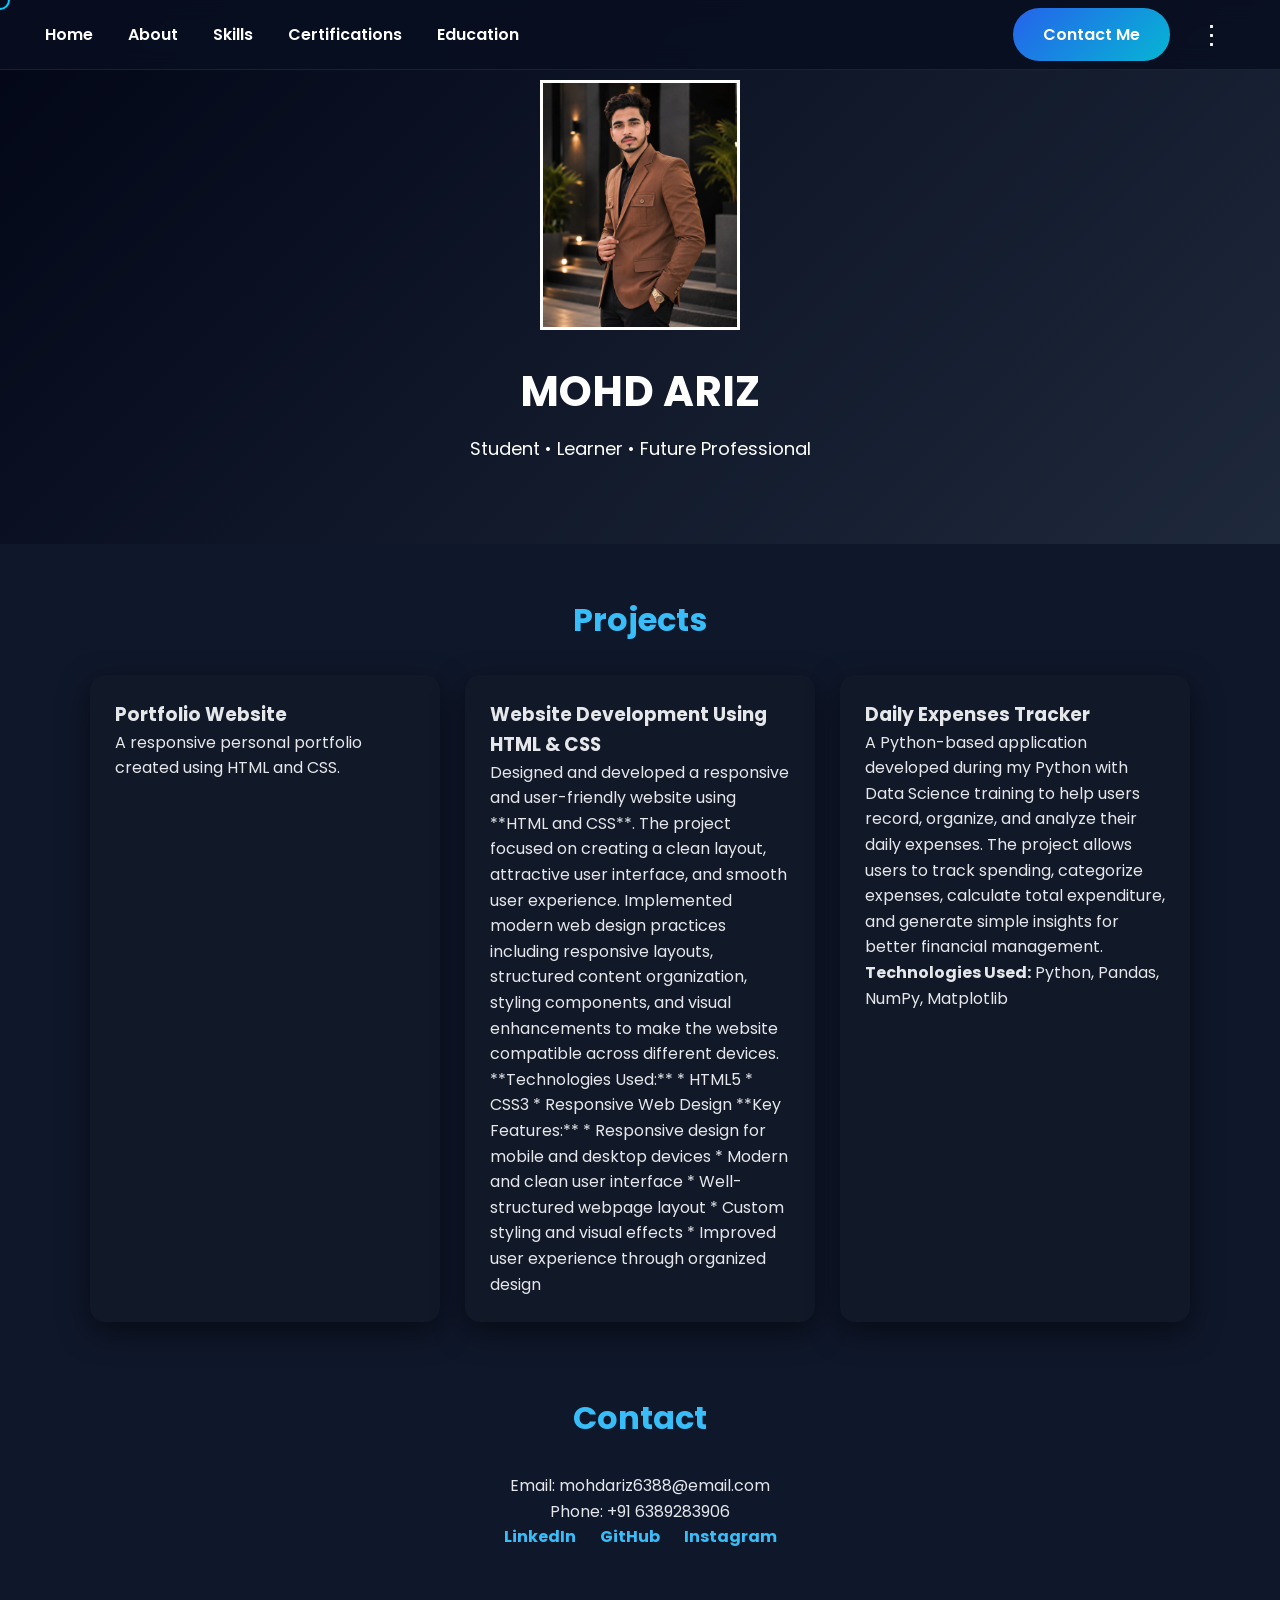
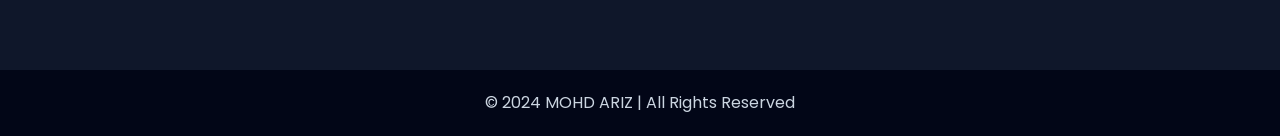
==== index.html @ f042f908 "Update navigation links and content in index.html Replaced 'frontend.html' with 'index.html' in navi" ====
<!DOCTYPE html>
<html lang="en">
<head>
<meta charset="UTF-8">
<meta name="viewport" content="width=device-width, initial-scale=1.0">
<title>Mohd Ariz</title>

<link href="https://fonts.googleapis.com/css2?family=Poppins:wght@300;400;600;700&display=swap" rel="stylesheet">

    <link rel="stylesheet" href="style.css">

</head>
<div class="custom-cursor"></div>

<script>
    const cursor = document.querySelector(".custom-cursor");

    document.addEventListener("mousemove", function(e) {
        cursor.style.left = e.clientX + "px";
        cursor.style.top = e.clientY + "px";
    });

    const hoverElements = document.querySelectorAll(
        "a, button, img, .card, .skill"
    );

    hoverElements.forEach(element => {

        element.addEventListener("mouseenter", () => {
            cursor.classList.add("hover");
        });

        element.addEventListener("mouseleave", () => {
            cursor.classList.remove("hover");
        });

    });
</script>
<body >

<header>
    <nav class="navbar">

    <!-- LEFT SIDE -->

    <div class="nav-left">

        <a href="index.html">Home</a>

        <a href="about .html">About</a>

        <a href="skill.html">Skills</a>

        <a href="certification.html">Certifications</a>

        <a href="education.html">Education</a>

    </div>


    <!-- RIGHT SIDE -->

    <div class="nav-right">

        <a href="contact.html" class="contact-btn">
            Contact Me
        </a>

        <div class="menu-container">

            <button class="menu-btn">
                ⋮
            </button>

            <div class="dropdown">

                <a href="about .html">About</a>

                <a href="skill.html">Skills</a>

                <a href="certification.html">Certifications</a>

                <a href="education.html">Education</a>

                <a href="contact.html">Contact</a>

            </div>

        </div>

    </div>

</nav>


    
<div class="img">
<img src="image.png" alt="Profile">
</div>

<h1>MOHD ARIZ</h1>

<p>Student • Learner • Future Professional</p>




</header>

<div class="container">





<section>

<h2>Projects</h2>

<div class="projects">

<div class="card">
<h3>Portfolio Website</h3>
<p>A responsive personal portfolio created using HTML and CSS.</p>
</div>

<div class="card">
<h3> Website Development Using HTML & CSS</h3>
<p>Designed and developed a responsive and user-friendly website using **HTML and CSS**. The project focused on creating a clean layout, attractive user interface, and smooth user experience. Implemented modern web design practices including responsive layouts, structured content organization, styling components, and visual enhancements to make the website compatible across different devices.

**Technologies Used:**

* HTML5
* CSS3
* Responsive Web Design

**Key Features:**

* Responsive design for mobile and desktop devices
* Modern and clean user interface
* Well-structured webpage layout
* Custom styling and visual effects
* Improved user experience through organized design
</p>
</div>

<div class="card">
<h3>Daily Expenses Tracker</h3>

<p>
A Python-based application developed during my Python with Data Science training
to help users record, organize, and analyze their daily expenses. The project
allows users to track spending, categorize expenses, calculate total expenditure,
and generate simple insights for better financial management.
</p>

<p><strong>Technologies Used:</strong> Python, Pandas, NumPy, Matplotlib</p>

</div>

</div>

</section>


<section id="contact" class="contact">

<h2>Contact</h2>

<p>Email: mohdariz6388@email.com</p>

<p>Phone: +91 6389283906</p>

<div class="social">

<a href="https://www.linkedin.com/in/mohd-ariz-629148374">LinkedIn</a>

<a href="https://github.com/shaikh-arz">GitHub</a>

<a href="https://www.instagram.com/shaikh.arz_/">Instagram</a>

</div>

</section>

</div>

<footer>

<p>© 2024 MOHD ARIZ | All Rights Reserved</p>

</footer>

</body>
</html>
---- style.css ----
*{
    margin:0;
    padding:0;
    box-sizing:border-box;
    font-family:Poppins,sans-serif;
}
 .navbar {
            position: fixed;
            top: 0;
            left: 0;
            width: 100%;
            height: 70px;

            display: flex;
            align-items: center;
            justify-content: space-between;

            padding: 0 45px;

            background: rgba(8, 15, 33, 0.90);
            backdrop-filter: blur(12px);

            border-bottom: 1px solid rgba(255,255,255,0.08);

            z-index: 1000;
        }

        .nav-left {
            display: flex;
            align-items: center;
            gap: 35px;
        }

        .nav-left a {
            color: white;
            text-decoration: none;
            font-size: 16px;
            font-weight: 600;

            transition: 0.3s;
        }

        .nav-left a:hover {
            color: #16b9e8;
        }

        .nav-right {
            display: flex;
            align-items: center;
            gap: 18px;
        }

        /* Contact button */

        .contact-btn {
            text-decoration: none;
            color: white;

            padding: 11px 22px;

            border-radius: 25px;

            background: linear-gradient(
                90deg,
                #2878f0,
                #0db5d5
            );

            font-weight: bold;

            transition: 0.3s;
        }

        .contact-btn:hover {
            transform: translateY(-2px);
            box-shadow: 0 5px 20px rgba(13,181,213,0.35);
        }

        /* Three dot */

        .menu-container {
            position: relative;
        }

        .menu-btn {
            background: none;
            border: none;

            color: white;

            font-size: 27px;

            cursor: pointer;

            padding: 4px 10px;
        }

        .dropdown {
            display: none;

            position: absolute;

            right: 0;
            top: 45px;

            width: 170px;

            background: #151e32;

            border: 1px solid rgba(255,255,255,0.1);

            border-radius: 12px;

            overflow: hidden;

            box-shadow: 0 10px 30px rgba(0,0,0,0.4);
        }

        .dropdown a {
            display: block;

            color: white;

            text-decoration: none;

            padding: 13px 17px;

            transition: 0.3s;
        }

        .dropdown a:hover {
            background: #202c45;
            color: #13b9e4;
        }

        .menu-container:hover .dropdown {
            display: block;
        }


body{
    background:#f5f7fb;
    color:#333;
    line-height:1.6;
}

header{
    background:linear-gradient(135deg,#4f46e5,#06b6d4);
    color:white;
    text-align:center;
    padding:80px 20px;
}

img{
    width:200px;
    height:250px;
    border-radius: 4,4,4,4;
    border:3px solid white;
    text-align:left;
    object-fit:top;
    margin-bottom:20px;
}
header img:hover {
    transform: scale(1.05);
    border-color: #00cfff;
    box-shadow: 0 0 25px #00cfff;
}
header h1{
    font-size:42px;
}

header p{
    font-size:18px;
    margin-top:10px;
}

.btn{
    display:inline-block;
    margin-top:25px;
    background:white;
    color:#4f46e5;
    padding:12px 25px;
    text-decoration:none;
    border-radius:30px;
    font-weight:600;
}

.container{
    width:90%;
    max-width:1100px;
    margin:auto;
    padding:50px 0;
}

section{
    margin-bottom:70px;
}

h2{
    text-align:center;
    color:#4f46e5;
    margin-bottom:30px;
    font-size:32px;
}



.skills{
    display:grid;
    grid-template-columns:repeat(auto-fit,minmax(180px,1fr));
    gap:20px;
}

.skill{
    background:white;
    padding:20px;
    border-radius:15px;
    text-align:center;
    box-shadow:0 10px 20px rgba(0,0,0,.08);
}
.skill:hover{
    transform:translateY(-8px);
}

.projects{
    display:grid;
    grid-template-columns:repeat(auto-fit,minmax(280px,1fr));
    gap:25px;
}

.card{
    background:white;
    padding:25px;
    border-radius:15px;
    box-shadow:0 10px 20px rgba(0,0,0,.08);
    transition:.3s;
}

.card:hover{
    transform:translateY(-8px);
}

.timeline{
    background:white;
    padding:25px;
    border-radius:15px;
    box-shadow:0 10px 20px rgba(0,0,0,.08);
}

.contact{
    text-align:center;
}

footer{
    background:#111827;
    color:white;
    text-align:center;
    padding:20px;
}

.social a{
    text-decoration:none;
    color:#4f46e5;
    margin:10px;
    font-weight:bold;
}

@media(max-width:700px){
header h1{
font-size:30px;
}
}
/* Contact Button */

.contact-btn{

    padding:14px 30px;
    background:linear-gradient(135deg,#4f46e5,#06b6d4);
    color:white;
    border:none;
    border-radius:30px;
    cursor:pointer;
    font-size:16px;
    font-weight:600;
    transition:.3s;
}

.contact-btn:hover{

    transform:translateY(-3px);
    box-shadow:0 10px 25px rgba(0,0,0,.2);

}

/* Popup Background */

.popup{

    position:fixed;
    left:0;
    top:0;
    width:100%;
    height:100%;
    background:rgba(0,0,0,.6);

    display:none;
    justify-content:center;
    align-items:center;

    z-index:9999;
}

/* Popup Box */

.popup-content{

    width:90%;
    max-width:450px;

    background:white;

    padding:35px;

    border-radius:20px;

    position:relative;

    animation:popup .35s ease;

    box-shadow:0 15px 40px rgba(0,0,0,.25);

}

@keyframes popup{

from{

transform:scale(.8);
opacity:0;

}

to{

transform:scale(1);
opacity:1;

}

}

.popup-content h2{

    text-align:center;
    color:#4f46e5;
    margin-bottom:10px;

}

.popup-content p{

    text-align:center;
    color:#666;
    margin-bottom:25px;

}

.popup-content input,
.popup-content textarea{

    width:100%;
    padding:14px;
    margin-bottom:18px;
    border:1px solid #ddd;
    border-radius:12px;
    outline:none;
    font-size:15px;
    transition:.3s;

}

.popup-content input:focus,
.popup-content textarea:focus{

    border-color:#4f46e5;
    box-shadow:0 0 8px rgba(79,70,229,.25);

}

.send-btn{

    width:100%;
    padding:14px;

    border:none;

    border-radius:12px;

    background:linear-gradient(135deg,#4f46e5,#06b6d4);

    color:white;

    font-size:16px;

    cursor:pointer;

    font-weight:600;

    transition:.3s;

}

.send-btn:hover{

    transform:translateY(-2px);

}

.close-btn{

    position:absolute;

    right:18px;

    top:12px;

    font-size:30px;

    cursor:pointer;

    color:#666;

}

.close-btn:hover{

    color:red;

}
body{
    background:#0f172a;
    color:#e5e7eb;
}

/* Header */
header{
    background:linear-gradient(135deg,#020617,#1e293b);
    color:white;
}

/* Sections */
section{
    background:transparent;
}

h2{
    color:#38bdf8;
}

/* Cards */
.card,
.skill,
.timeline{

    background:#111827;
    color:#e5e7eb;
    box-shadow:0 10px 30px rgba(0,0,0,.5);

}

.card:hover{
    transform:translateY(-8px);
    box-shadow:0 15px 35px rgba(56,189,248,.2);
}

/* Skill boxes */
.skill{
    border:1px solid #1e40af;
}

/* Buttons */
.btn,
.contact-btn,
.send-btn{

    background:linear-gradient(135deg,#2563eb,#06b6d4);
    color:white;

}

/* Inputs (Contact page) */
input,
textarea{

    background:#1e293b;
    color:white;
    border:1px solid #334155;

}

input::placeholder,
textarea::placeholder{

    color:#94a3b8;

}

/* Footer */
footer{

    background:#020617;
    color:#cbd5e1;

}

/* Links */
.social a,
.back{

    color:#38bdf8;

}
/* Custom Cursor */

body {
    cursor: none;
}

.custom-cursor {
    position: fixed;
    width: 20px;
    height: 20px;

    border: 2px solid #00cfff;
    border-radius: 50%;

    pointer-events: none;

    transform: translate(-50%, -50%);

    z-index: 9999;

    transition:
        width 0.2s ease,
        height 0.2s ease,
        background 0.2s ease,
        box-shadow 0.2s ease;
}

.custom-cursor.hover {
    width: 40px;
    height: 40px;

    background: rgba(0, 207, 255, 0.15);

    box-shadow: 0 0 20px #00cfff;
}
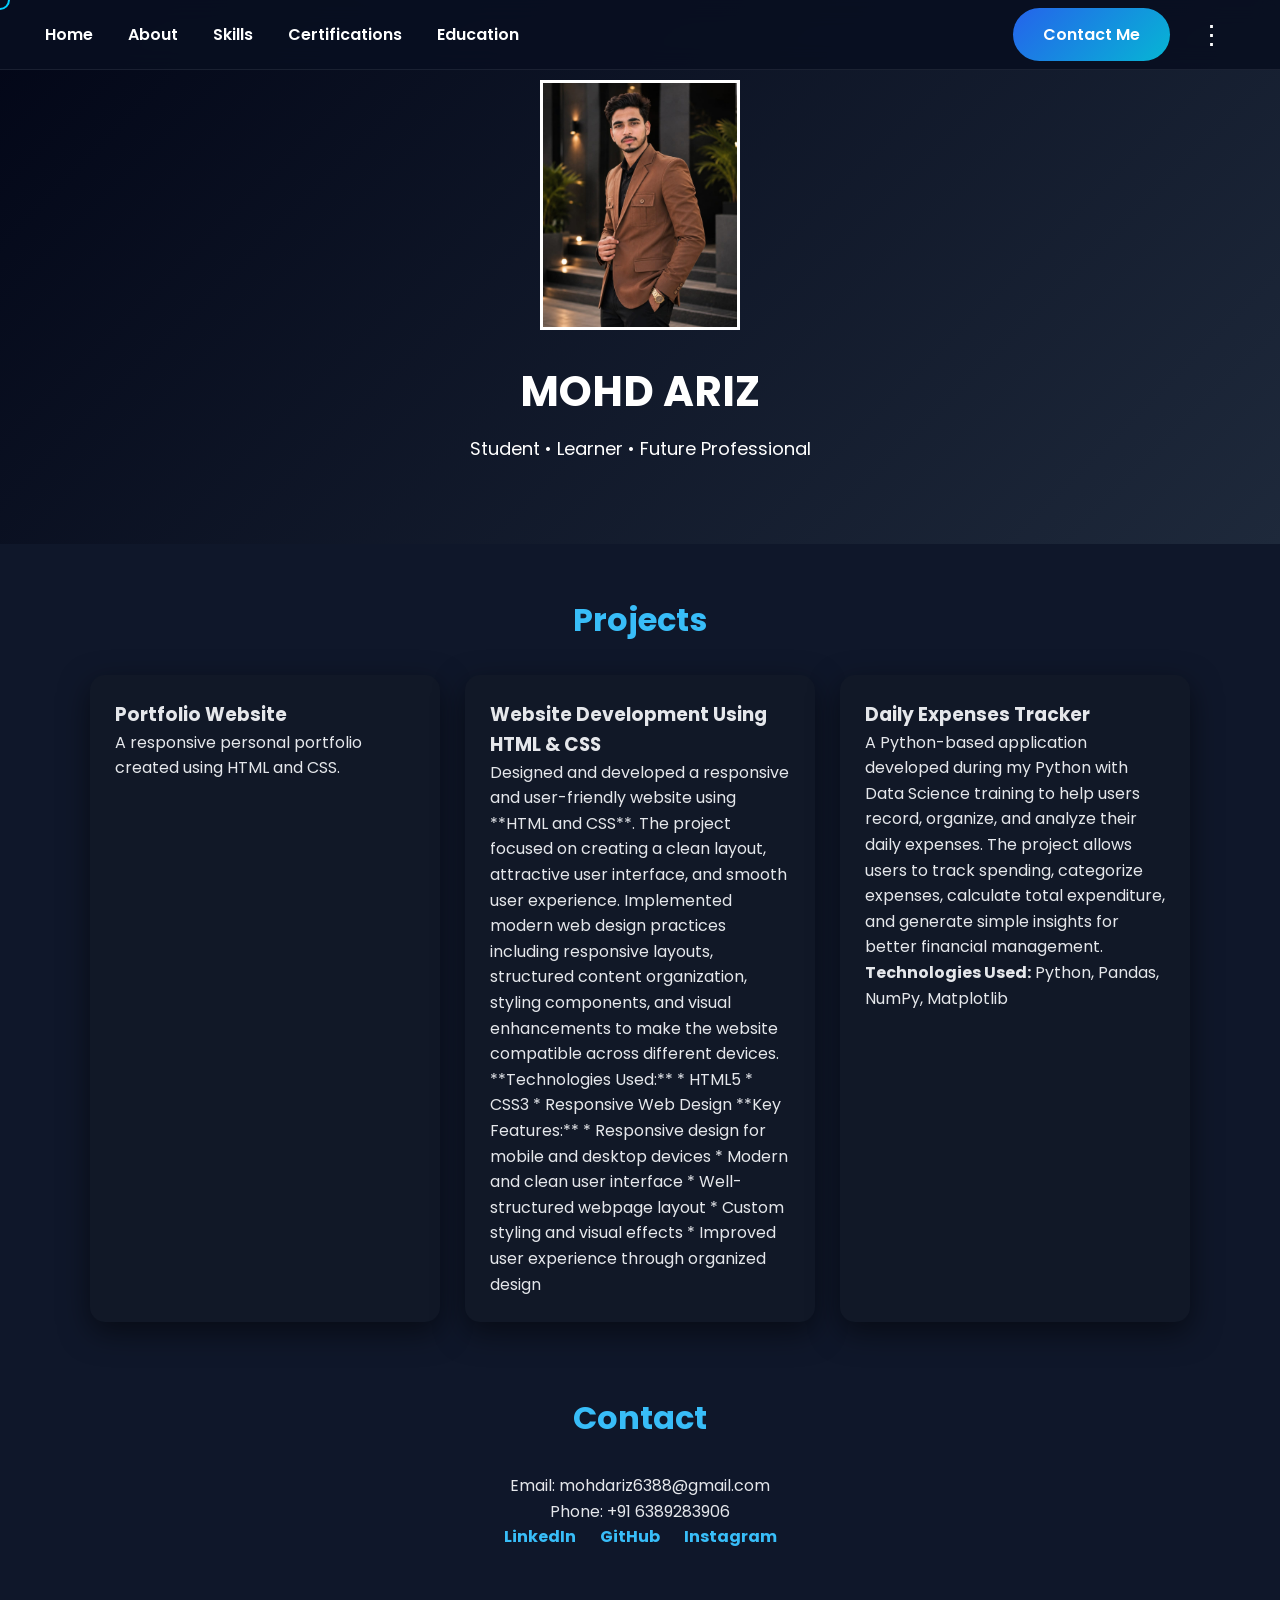
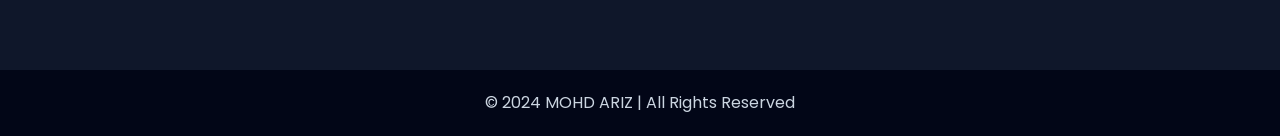
==== commit f8d2c358: "Fix HTML structure and update contact information" ====
--- a/index.html
+++ b/index.html
@@ -167,7 +167,7 @@
 
 <h2>Contact</h2>
 
-<p>Email: mohdariz6388@email.com</p>
+<p>Email: mohdariz6388@gmail.com</p>
 
 <p>Phone: +91 6389283906</p>
 
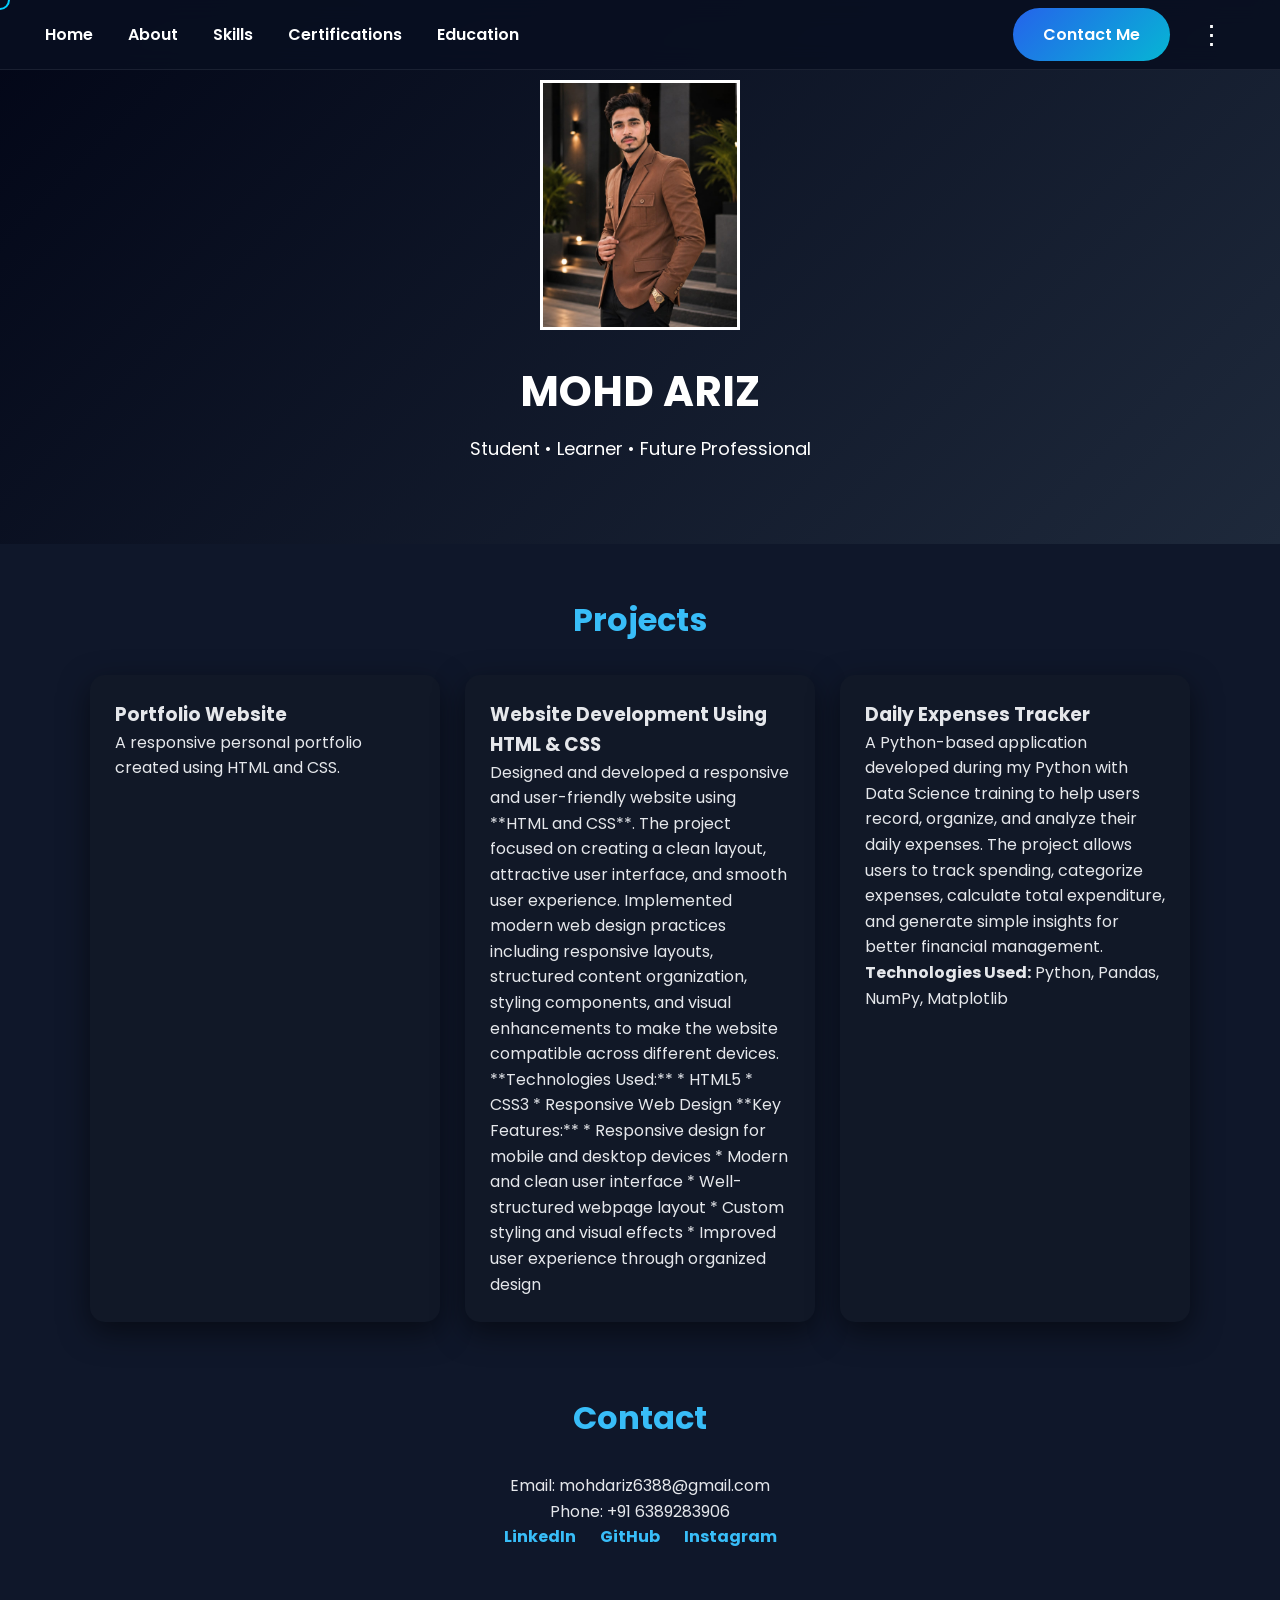
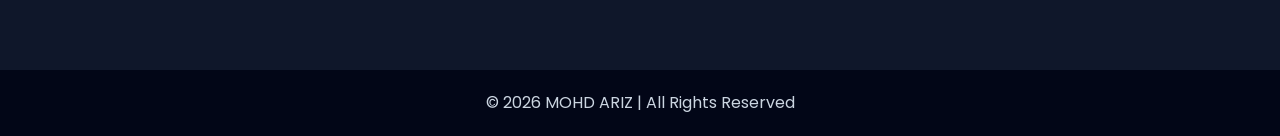
==== commit 9870419b: "Fix HTML structure and update footer year" ====
--- a/index.html
+++ b/index.html
@@ -97,11 +97,11 @@
 <div class="img">
 <img src="image.png" alt="Profile">
 </div>
-
+<div class="intro">
 <h1>MOHD ARIZ</h1>
 
 <p>Student • Learner • Future Professional</p>
-
+<div/>
 
 
 
@@ -187,7 +187,7 @@
 
 <footer>
 
-<p>© 2024 MOHD ARIZ | All Rights Reserved</p>
+<p>© 2026 MOHD ARIZ | All Rights Reserved</p>
 
 </footer>
 
--- a/style.css
+++ b/style.css
@@ -555,4 +555,34 @@
     background: rgba(0, 207, 255, 0.15);
 
     box-shadow: 0 0 20px #00cfff;
-}+}
+.img {
+    animation: zoomIn 0.3s ease-out;
+}
+
+@keyframes zoomIn {
+    0% {
+        transform: scale(0.85);
+        opacity: 0;
+    }
+
+    100% {
+        transform: scale(1);
+        opacity: 1;
+    }
+}
+.intro {
+    animation: nameZoom 0.3s ease-out;
+}
+
+@keyframes nameZoom {
+    0% {
+        opacity: 0;
+        transform: scale(0.94);
+    }
+
+    100% {
+        opacity: 1;
+        transform: scale(1);
+    }
+}
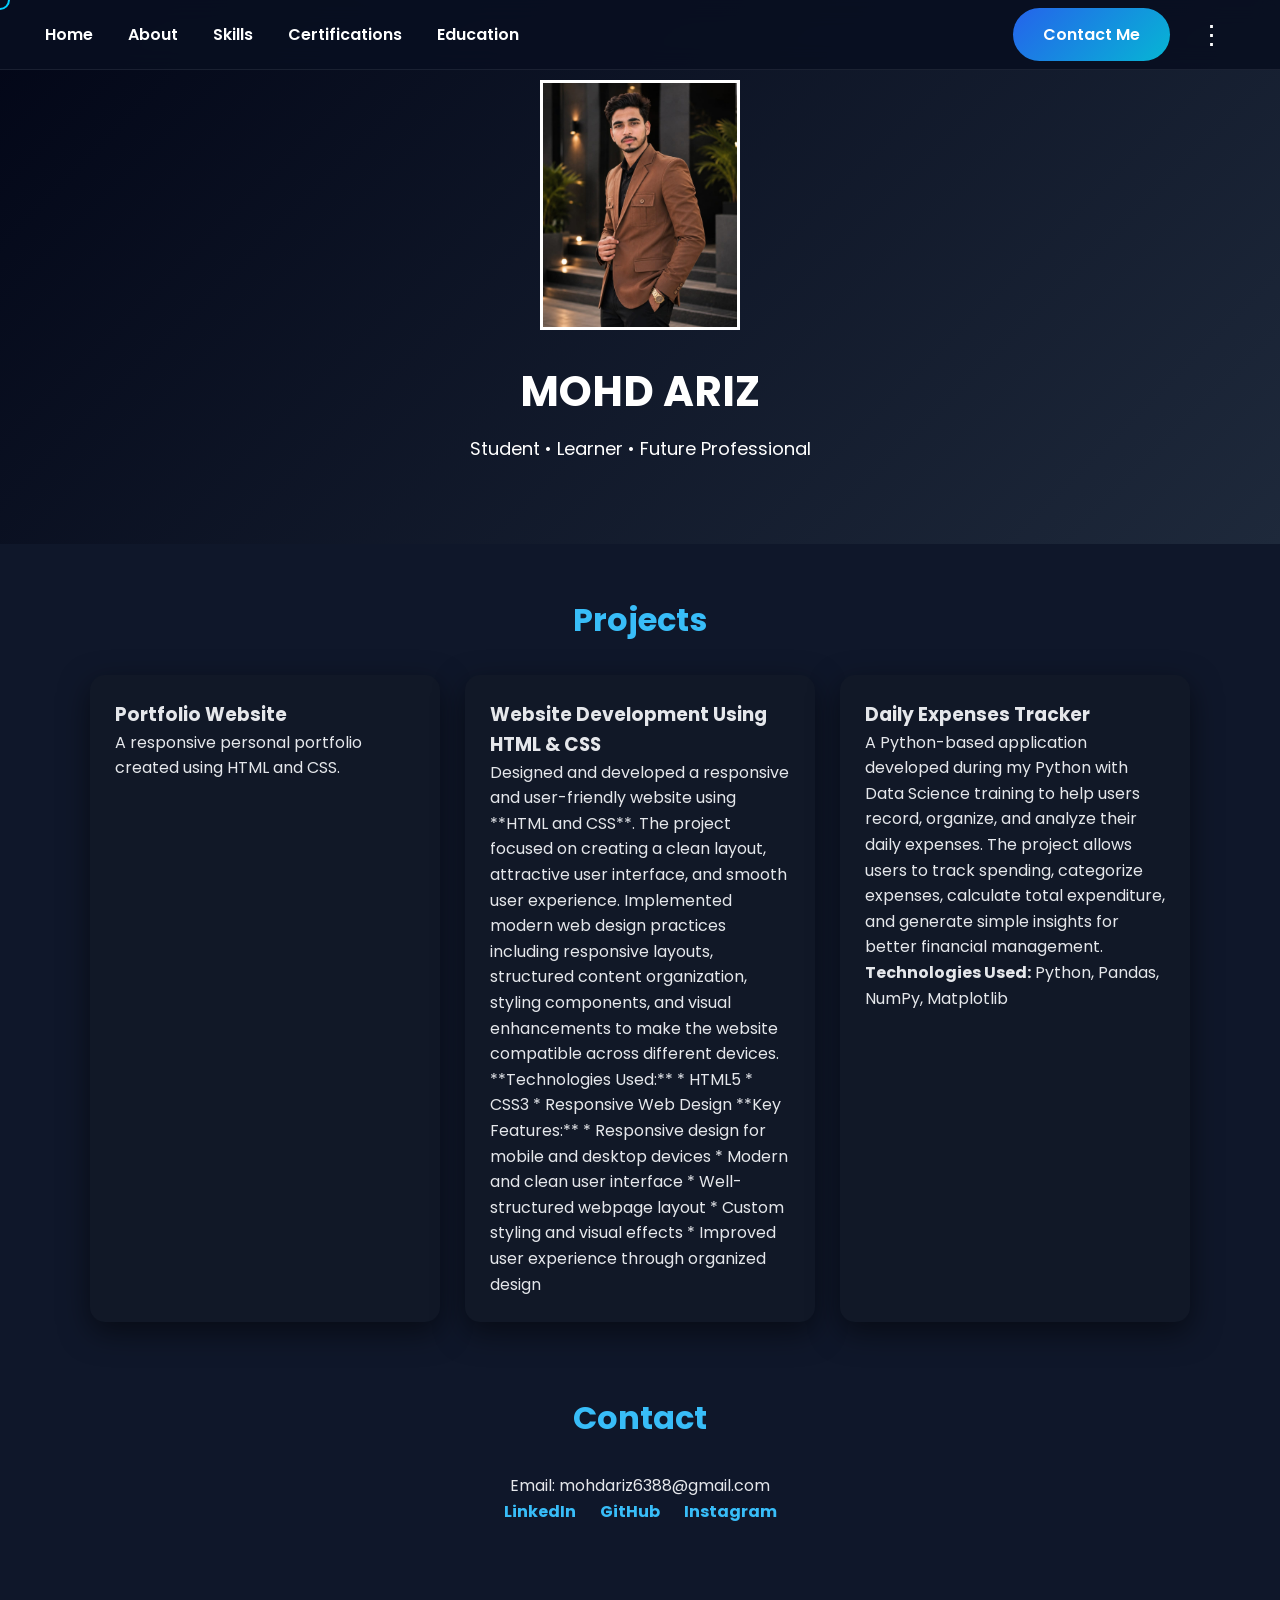
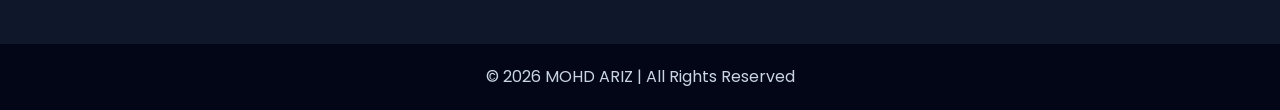
==== commit 408f018a: "Clean up index.html by removing duplicates Removed duplicate content and fixed formatting issues." ====
--- a/index.html
+++ b/index.html
@@ -169,8 +169,6 @@
 
 <p>Email: mohdariz6388@gmail.com</p>
 
-<p>Phone: +91 6389283906</p>
-
 <div class="social">
 
 <a href="https://www.linkedin.com/in/mohd-ariz-629148374">LinkedIn</a>
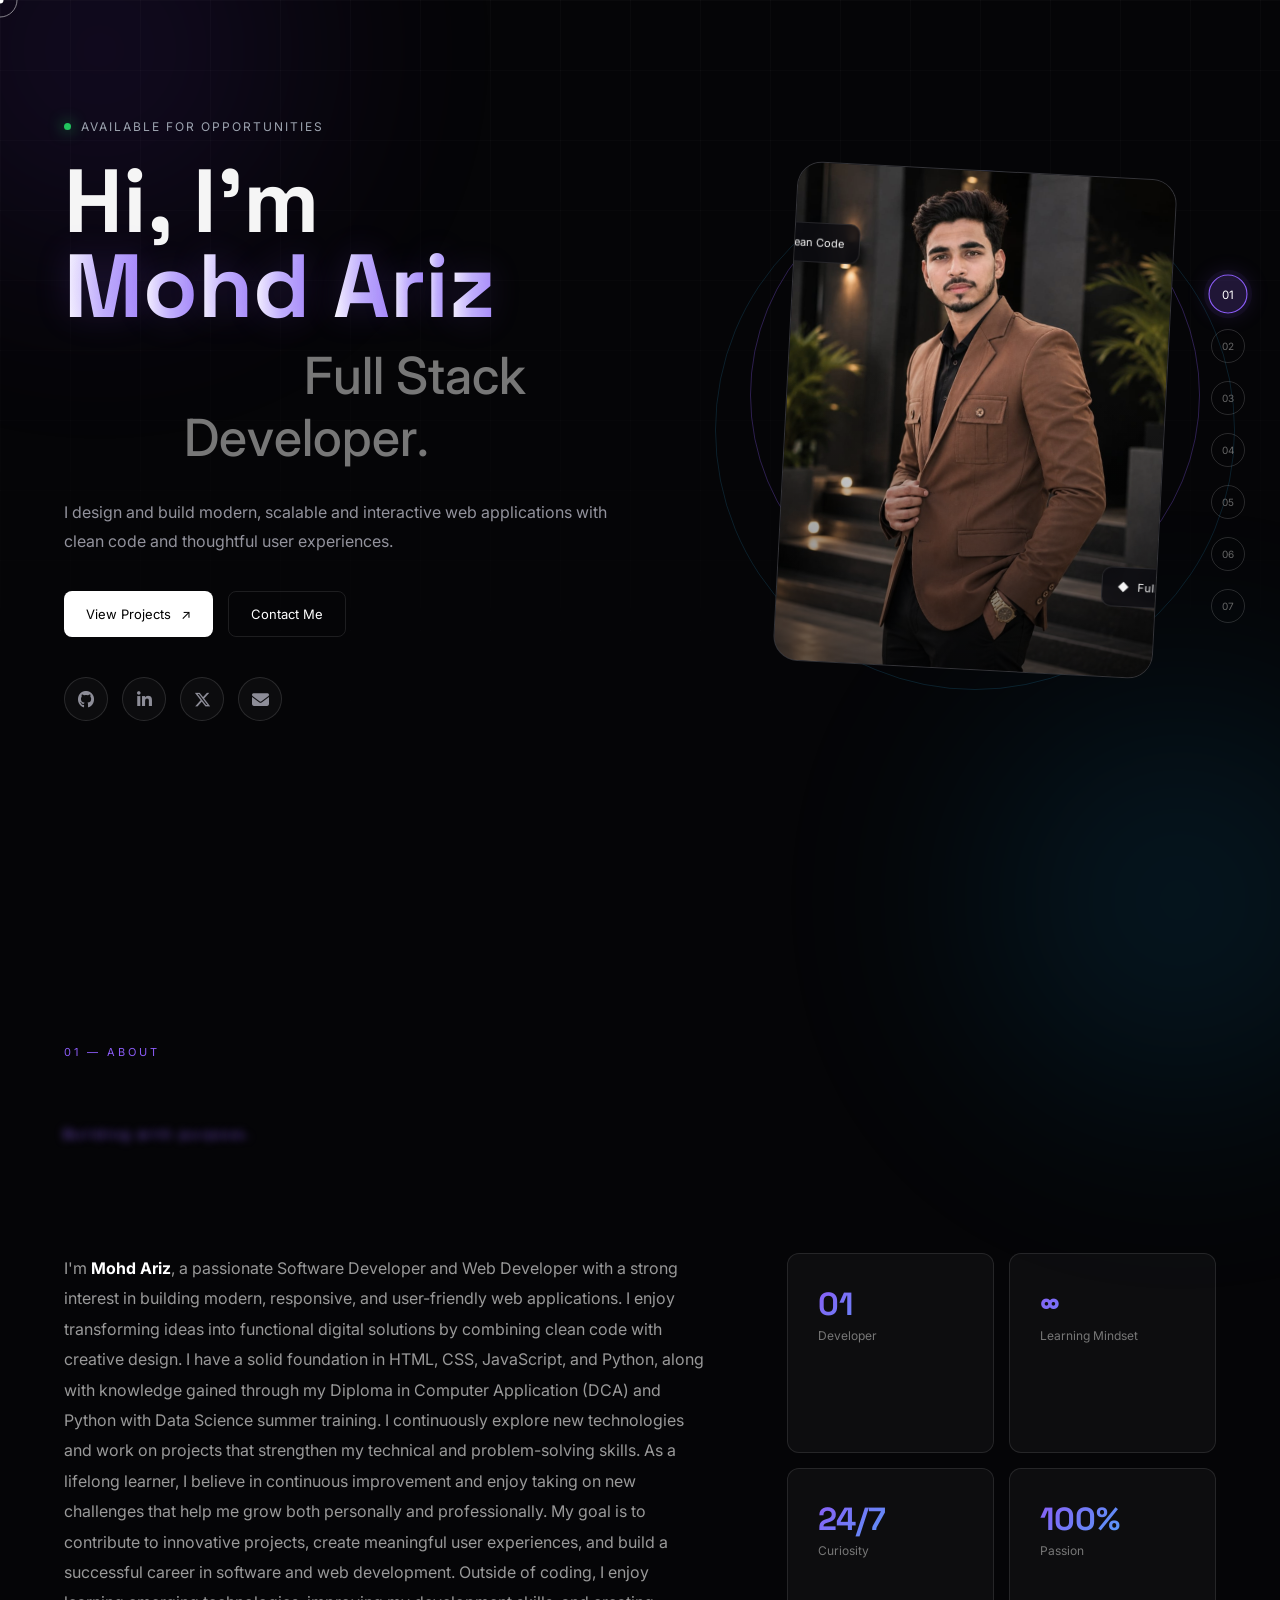
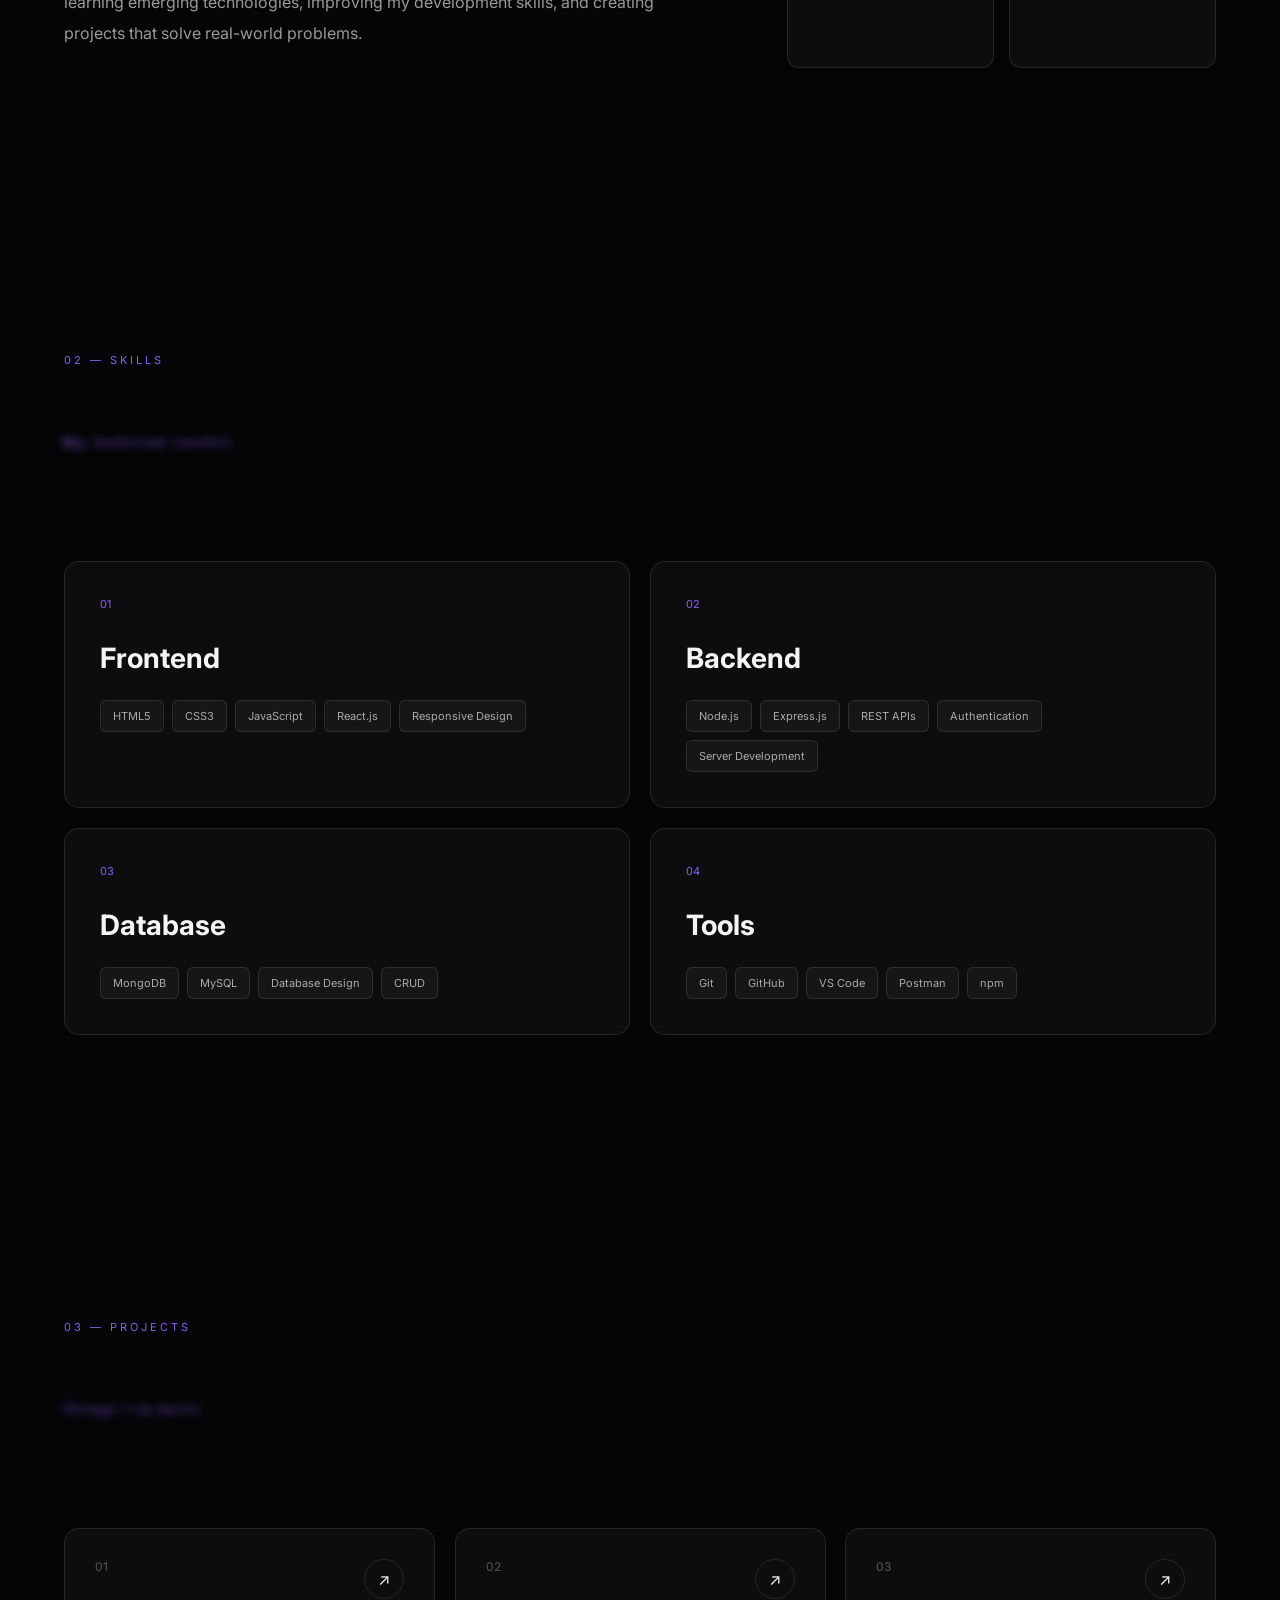
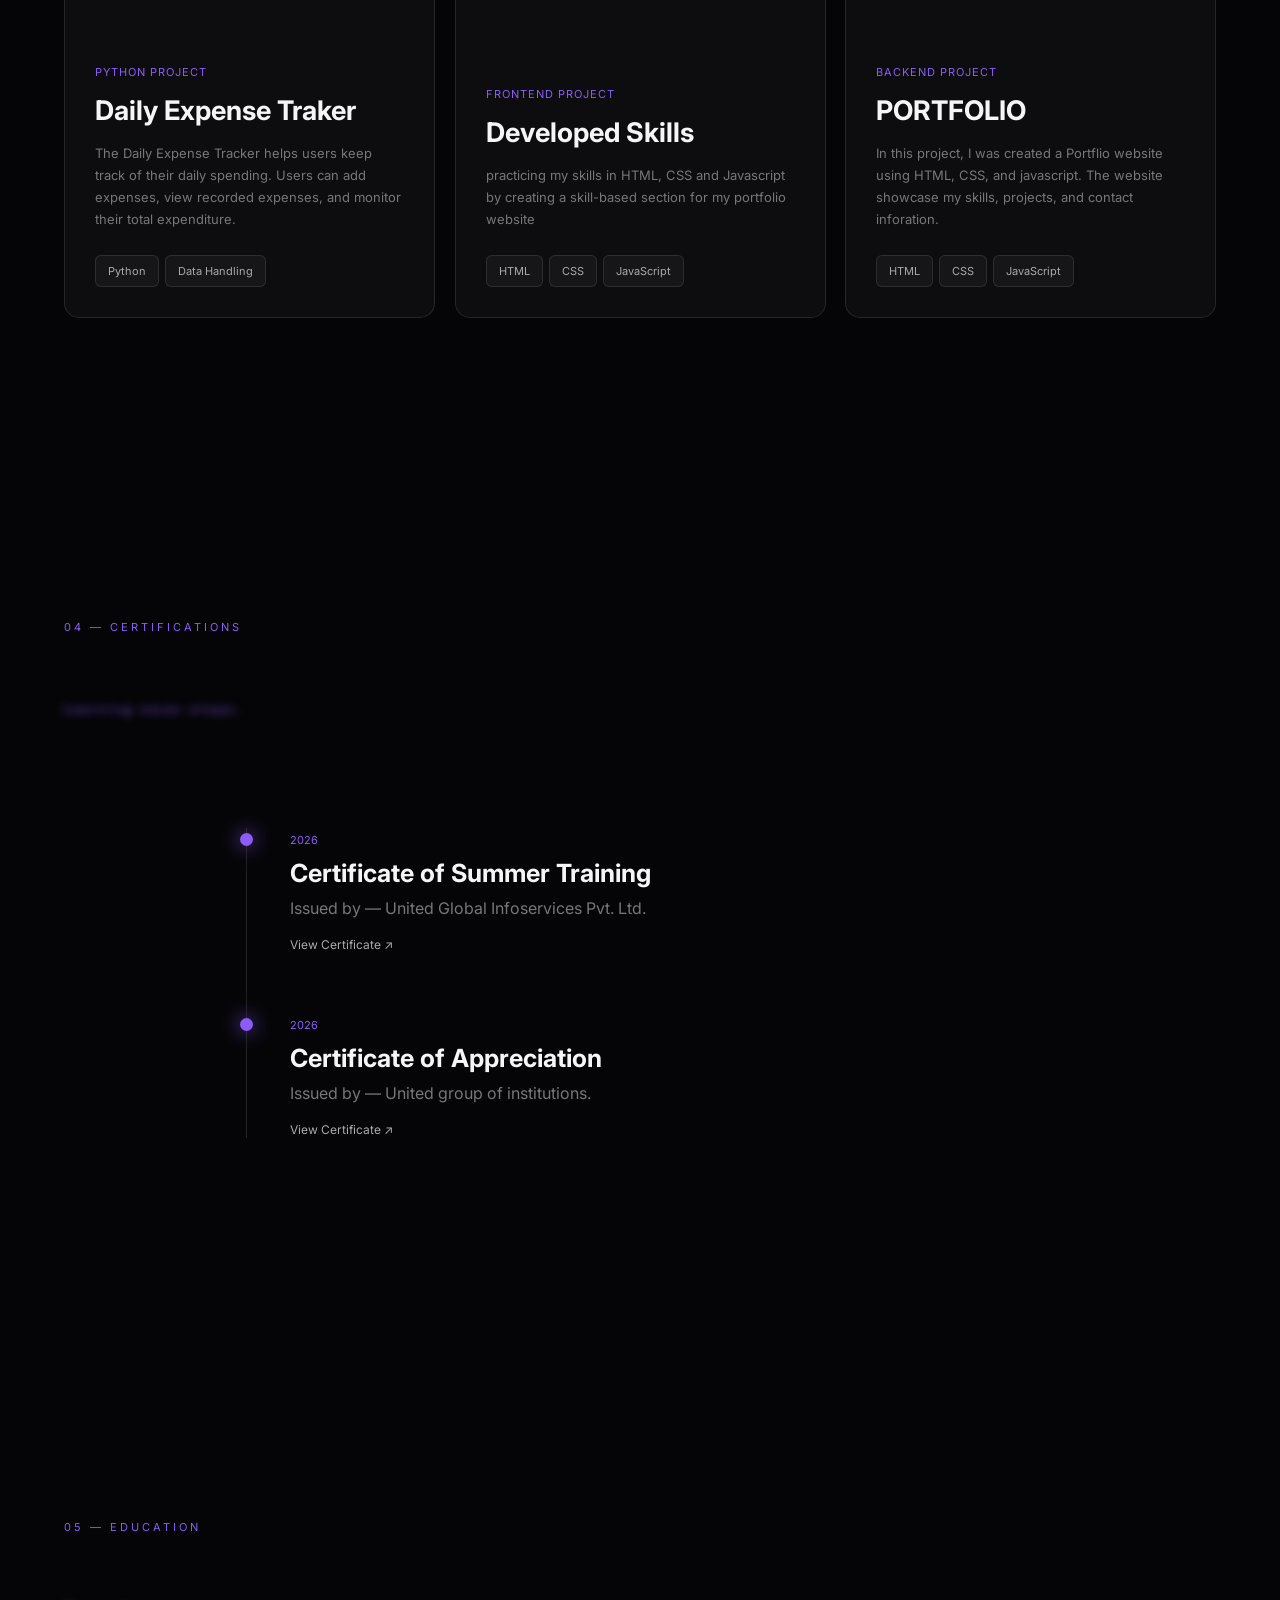
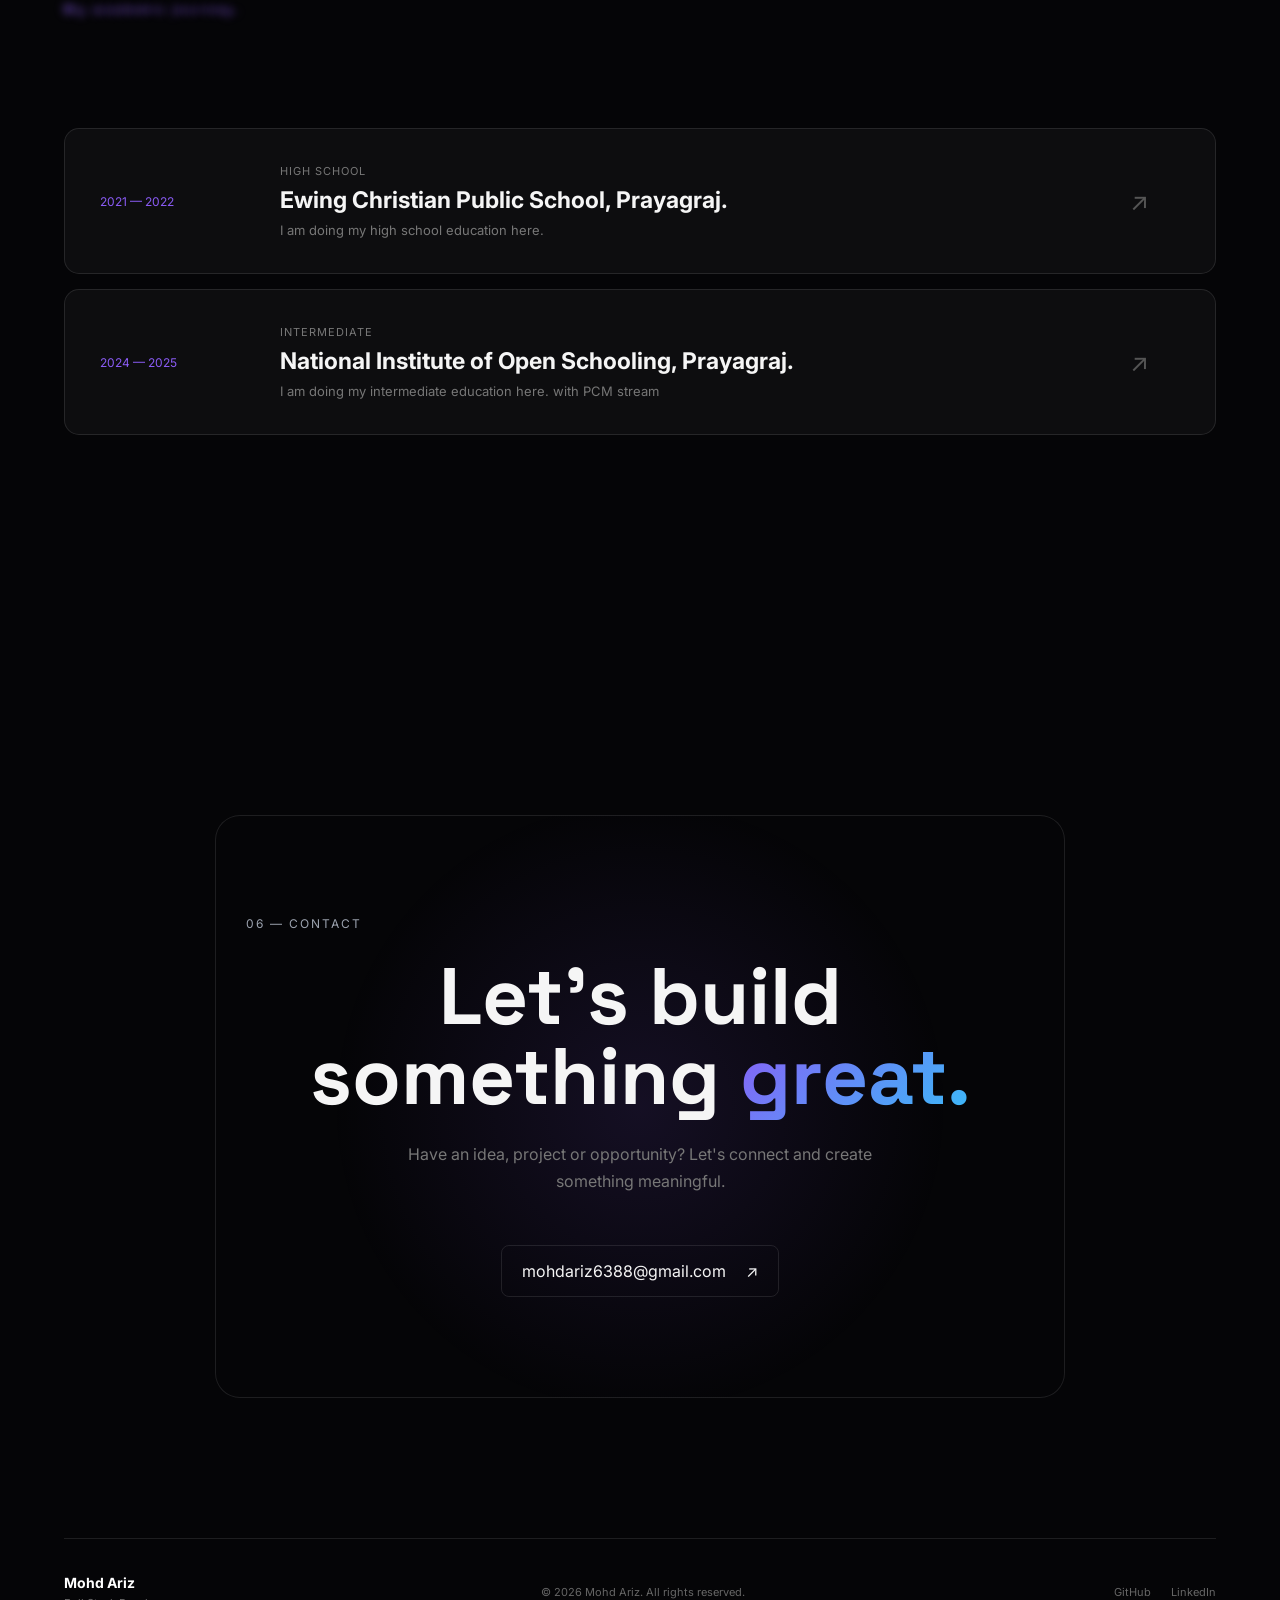
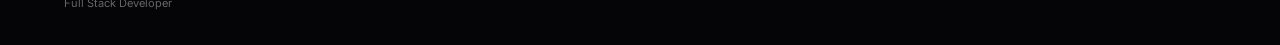
==== commit 7e2a85a5: "Update portfolio" ====
--- a/index.html
+++ b/index.html
@@ -1,193 +1,620 @@
 <!DOCTYPE html>
 <html lang="en">
+
 <head>
-<meta charset="UTF-8">
-<meta name="viewport" content="width=device-width, initial-scale=1.0">
-<title>Mohd Ariz</title>
-
-<link href="https://fonts.googleapis.com/css2?family=Poppins:wght@300;400;600;700&display=swap" rel="stylesheet">
+    <meta charset="UTF-8">
+    <meta name="viewport" content="width=device-width, initial-scale=1.0">
+
+    <title>Mohd Ariz</title>
+
+    <meta name="description" content="Mohd Ariz — Full Stack Developer Portfolio">
 
     <link rel="stylesheet" href="style.css">
 
+    <!-- Google Font -->
+    <link rel="preconnect" href="https://fonts.googleapis.com">
+    <link rel="preconnect" href="https://fonts.gstatic.com" crossorigin>
+    <link
+        href="https://fonts.googleapis.com/css2?family=Inter:wght@400;500;600;700;800&family=Space+Grotesk:wght@400;500;600;700&display=swap"
+        rel="stylesheet">
+    <link rel="stylesheet" href="https://cdnjs.cloudflare.com/ajax/libs/font-awesome/6.7.2/css/all.min.css">
+     <link rel="icon" type="image/x-icon" href="image_6e5d3655.png">
 </head>
-<div class="custom-cursor"></div>
-
-<script>
-    const cursor = document.querySelector(".custom-cursor");
-
-    document.addEventListener("mousemove", function(e) {
-        cursor.style.left = e.clientX + "px";
-        cursor.style.top = e.clientY + "px";
-    });
-
-    const hoverElements = document.querySelectorAll(
-        "a, button, img, .card, .skill"
-    );
-
-    hoverElements.forEach(element => {
-
-        element.addEventListener("mouseenter", () => {
-            cursor.classList.add("hover");
-        });
-
-        element.addEventListener("mouseleave", () => {
-            cursor.classList.remove("hover");
-        });
-
-    });
-</script>
-<body >
-
-<header>
-    <nav class="navbar">
-
-    <!-- LEFT SIDE -->
-
-    <div class="nav-left">
-
-        <a href="index.html">Home</a>
-
-        <a href="about .html">About</a>
-
-        <a href="skill.html">Skills</a>
-
-        <a href="certification.html">Certifications</a>
-
-        <a href="education.html">Education</a>
-
-    </div>
-
-
-    <!-- RIGHT SIDE -->
-
-    <div class="nav-right">
-
-        <a href="contact.html" class="contact-btn">
-            Contact Me
+
+<body>
+
+    <!-- Custom Cursor -->
+    <div class="cursor-dot"></div>
+    <div class="cursor-outline"></div>
+
+    <!-- Background -->
+    <div class="background-grid"></div>
+    <div class="glow glow-1"></div>
+    <div class="glow glow-2"></div>
+
+    <!-- Navigation -->
+    <nav class="side-nav">
+
+        <a href="#home" class="nav-link active" data-tooltip="Home">
+            <span>01</span>
         </a>
 
-        <div class="menu-container">
-
-            <button class="menu-btn">
-                ⋮
-            </button>
-
-            <div class="dropdown">
-
-                <a href="about .html">About</a>
-
-                <a href="skill.html">Skills</a>
-
-                <a href="certification.html">Certifications</a>
-
-                <a href="education.html">Education</a>
-
-                <a href="contact.html">Contact</a>
-
-            </div>
-
+        <a href="#about" class="nav-link" data-tooltip="About">
+            <span>02</span>
+        </a>
+
+        <a href="#skills" class="nav-link" data-tooltip="Skills">
+            <span>03</span>
+        </a>
+
+        <a href="#projects" class="nav-link" data-tooltip="Projects">
+            <span>04</span>
+        </a>
+
+        <a href="#certifications" class="nav-link" data-tooltip="Certifications">
+            <span>05</span>
+        </a>
+
+        <a href="#education" class="nav-link" data-tooltip="Education">
+            <span>06</span>
+        </a>
+
+        <a href="#contact" class="nav-link" data-tooltip="Contact">
+            <span>07</span>
+        </a>
+
+    </nav>
+
+
+    <!-- Main -->
+    <main>
+
+        <!-- ================= HOME ================= -->
+
+        <section id="home" class="hero section">
+
+            <div class="hero-content reveal">
+
+                <p class="eyebrow">
+                    <span class="status-dot"></span>
+                    Available for opportunities
+                </p>
+
+                <h1>
+                    Hi, I'm
+                    <span class="gradient-text">Mohd Ariz</span>
+                </h1>
+
+                <h2>
+                    Full Stack
+                    <span>Developer.</span>
+                </h2>
+
+                <p class="hero-description">
+                    I design and build modern, scalable and interactive
+                    web applications with clean code and thoughtful
+                    user experiences.
+                </p>
+
+                <div class="hero-buttons">
+
+                    <a href="#projects" class="btn btn-primary">
+                        View Projects
+                        <span>↗</span>
+                    </a>
+
+                    <a href="#contact" class="btn btn-secondary">
+                        Contact Me
+                    </a>
+
+                </div>
+
+                <div class="social-links">
+
+                    <a href="https://github.com/shaikh-arz" target="_blank" aria-label="GitHub">
+                        <i class="fa-brands fa-github"></i>
+                    </a>
+
+                    <a href="https://www.linkedin.com/in/mohd-ariz-629148374/" target="_blank" aria-label="LinkedIn">
+                        <i class="fa-brands fa-linkedin-in"></i>
+                    </a>
+
+                    <a href="https://x.com/MohdAriz173516" target="_blank" aria-label="Twitter">
+                        <i class="fa-brands fa-x-twitter"></i>
+                    </a>
+
+                    <a href="mailto:mohdariz6388@gmail.com" aria-label="Email">
+                        <i class="fa-solid fa-envelope"></i>
+                    </a>
+
+                </div>
+            </div>
+
+
+            <!-- Profile Image -->
+
+            <div class="hero-image reveal">
+
+                <div class="image-orbit orbit-one"></div>
+                <div class="image-orbit orbit-two"></div>
+
+                <div class="image-card">
+
+                    <!-- Put your image here -->
+                    <img src="image.png" alt="Mohd Ariz">
+
+                    <div class="image-overlay"></div>
+
+                    <div class="floating-tag tag-one">
+                        <span>⚡</span>
+                        Clean Code
+                    </div>
+
+                    <div class="floating-tag tag-two">
+                        <span>◆</span>
+                        Full Stack
+                    </div>
+
+                </div>
+
+            </div>
+
+        </section>
+
+
+        <!-- ================= ABOUT ================= -->
+
+        <section id="about" class="section">
+
+            <div class="section-heading reveal">
+                <span>01 — ABOUT</span>
+                <h2>Building with purpose.</h2>
+            </div>
+
+            <div class="about-grid">
+
+                <div class="about-text reveal">
+
+                    <p>
+                        I'm <strong>Mohd Ariz</strong>, a passionate Software Developer and Web
+                        Developer with a strong interest in building modern, responsive, and user-friendly web
+                        applications. I enjoy transforming ideas into functional digital solutions by combining clean
+                        code with creative design. I have a solid foundation in HTML, CSS, JavaScript, and Python, along
+                        with knowledge gained through my Diploma in Computer Application (DCA) and Python with Data
+                        Science summer training. I continuously explore new technologies and work on projects that
+                        strengthen my technical and problem-solving skills. As a lifelong learner, I believe in
+                        continuous improvement and enjoy taking on new challenges that help me grow both personally and
+                        professionally. My goal is to contribute to innovative projects, create meaningful user
+                        experiences, and build a successful career in software and web development. Outside of coding, I
+                        enjoy learning emerging technologies, improving my development skills, and creating projects
+                        that solve real-world problems.
+                    </p>
+                </div>
+
+
+                <div class="about-stats reveal">
+
+                    <div class="stat-card">
+                        <strong>01</strong>
+                        <span>Developer</span>
+                    </div>
+
+                    <div class="stat-card">
+                        <strong>∞</strong>
+                        <span>Learning Mindset</span>
+                    </div>
+
+                    <div class="stat-card">
+                        <strong>24/7</strong>
+                        <span>Curiosity</span>
+                    </div>
+
+                    <div class="stat-card">
+                        <strong>100%</strong>
+                        <span>Passion</span>
+                    </div>
+
+                </div>
+
+            </div>
+
+        </section>
+
+
+        <!-- ================= SKILLS ================= -->
+
+        <section id="skills" class="section">
+
+            <div class="section-heading reveal">
+                <span>02 — SKILLS</span>
+                <h2>My technical toolkit.</h2>
+            </div>
+
+            <div class="skills-container">
+
+                <div class="skill-card reveal">
+                    <div class="skill-number">01</div>
+                    <h3>Frontend</h3>
+
+                    <div class="skill-list">
+                        <span>HTML5</span>
+                        <span>CSS3</span>
+                        <span>JavaScript</span>
+                        <span>React.js</span>
+                        <span>Responsive Design</span>
+                    </div>
+                </div>
+
+
+                <div class="skill-card reveal">
+                    <div class="skill-number">02</div>
+                    <h3>Backend</h3>
+
+                    <div class="skill-list">
+                        <span>Node.js</span>
+                        <span>Express.js</span>
+                        <span>REST APIs</span>
+                        <span>Authentication</span>
+                        <span>Server Development</span>
+                    </div>
+                </div>
+
+
+                <div class="skill-card reveal">
+                    <div class="skill-number">03</div>
+                    <h3>Database</h3>
+
+                    <div class="skill-list">
+                        <span>MongoDB</span>
+                        <span>MySQL</span>
+                        <span>Database Design</span>
+                        <span>CRUD</span>
+                    </div>
+                </div>
+
+
+                <div class="skill-card reveal">
+                    <div class="skill-number">04</div>
+                    <h3>Tools</h3>
+
+                    <div class="skill-list">
+                        <span>Git</span>
+                        <span>GitHub</span>
+                        <span>VS Code</span>
+                        <span>Postman</span>
+                        <span>npm</span>
+                    </div>
+                </div>
+
+            </div>
+
+        </section>
+
+
+        <!-- ================= PROJECTS ================= -->
+
+        <section id="projects" class="section">
+
+            <div class="section-heading reveal">
+                <span>03 — PROJECTS</span>
+                <h2>Things I've built.</h2>
+            </div>
+
+
+            <div class="projects-grid">
+
+                <!-- Project 01 -->
+
+                <article class="project-card reveal">
+
+                    <div class="project-top">
+                        <span class="project-index">01</span>
+
+                        <a href="https://github.com/shaikh-arz/Daily-Expense-Tracker.git" target="_blank"
+                            class="project-link">
+                            ↗
+                        </a>
+                    </div>
+
+                    <div class="project-content">
+
+                        <p class="project-type">
+                            python project
+                        </p>
+
+                        <h3>Daily Expense Traker</h3>
+
+                        <p>
+                            The Daily Expense Tracker helps users keep track of their daily spending. Users can add
+                            expenses, view recorded expenses, and monitor their total expenditure.
+                        </p>
+
+                        <div class="tech-stack">
+                            <span>Python</span>
+                            <span>Data Handling</span>
+
+                        </div>
+
+                    </div>
+
+                </article>
+
+
+                <!-- Project 02 -->
+
+                <article class="project-card reveal">
+
+                    <div class="project-top">
+                        <span class="project-index">02</span>
+
+                        <a href="https://github.com/shaikh-arz/Skill-Based-Section-c.git" target="_blank"
+                            class="project-link">
+                            ↗
+                        </a>
+                    </div>
+
+                    <div class="project-content">
+
+                        <p class="project-type">
+                            Frontend Project
+                        </p>
+
+                        <h3>Developed Skills</h3>
+
+                        <p>
+                            practicing my skills in HTML, CSS and Javascript by creating a skill-based section for my
+                            portfolio website
+                        </p>
+
+                        <div class="tech-stack">
+                            <span>HTML</span>
+                            <span>CSS</span>
+                            <span>JavaScript</span>
+                        </div>
+
+                    </div>
+
+                </article>
+
+
+                <!-- Project 03 -->
+
+                <article class="project-card reveal">
+
+                    <div class="project-top">
+                        <span class="project-index">03</span>
+
+                        <a href="https://github.com/shaikh-arz/my-portfolio.git" target="_blank" class="project-link">
+                            ↗
+                        </a>
+                    </div>
+
+                    <div class="project-content">
+
+                        <p class="project-type">
+                            Backend Project
+                        </p>
+
+                        <h3>PORTFOLIO</h3>
+
+                        <p>
+                            In this project, I was created a Portflio website using HTML, CSS, and javascript. The
+                            website showcase my skills, projects, and contact inforation.
+                        </p>
+
+                        <div class="tech-stack">
+                            <span>HTML</span>
+                            <span>CSS</span>
+                            <span>JavaScript</span>
+                        </div>
+
+                    </div>
+
+                </article>
+
+            </div>
+
+        </section>
+
+
+        <!-- ================= CERTIFICATIONS ================= -->
+
+        <section id="certifications" class="section">
+
+            <div class="section-heading reveal">
+                <span>04 — CERTIFICATIONS</span>
+                <h2>Learning never stops.</h2>
+            </div>
+
+
+            <div class="timeline">
+
+                <div class="timeline-item reveal">
+
+                    <div class="timeline-dot"></div>
+
+                    <div class="timeline-content">
+
+                        <span class="timeline-year">
+                            2026
+                        </span>
+
+                        <h3>Certificate of Summer Training </h3>
+
+                        <p>
+                            Issued by — United Global Infoservices Pvt. Ltd.
+                        </p>
+
+                        <a href="https://lnkd.in/p/gjAvr4eX" target="_blank">
+                            View Certificate ↗
+                        </a>
+
+                    </div>
+
+                </div>
+
+
+                <div class="timeline-item reveal">
+
+                    <div class="timeline-dot"></div>
+
+                    <div class="timeline-content">
+
+                        <span class="timeline-year">
+                            2026
+                        </span>
+
+                        <h3>Certificate of Appreciation</h3>
+
+                        <p>
+                            Issued by — United group of institutions.
+                        </p>
+
+                        <a href="https://lnkd.in/p/gXKWRFfw" target="_blank">
+                            View Certificate ↗
+                        </a>
+
+                    </div>
+
+                </div>
+
+            </div>
+
+        </section>
+
+
+        <!-- ================= EDUCATION ================= -->
+
+        <section id="education" class="section">
+
+            <div class="section-heading reveal">
+                <span>05 — EDUCATION</span>
+                <h2>My academic journey.</h2>
+            </div>
+
+
+            <div class="education-card reveal">
+
+                <div class="education-year">
+                    2021 — 2022
+                </div>
+
+                <div class="education-info">
+
+                    <p class="education-type">
+                        High School
+                    </p>
+
+                    <h3>
+                        Ewing Christian Public School, Prayagraj.
+                    </h3>
+
+                    <p>
+                       I am doing my high school education here.
+                    </p>
+
+                </div>
+
+                <div class="education-arrow">
+                    ↗
+                </div>
+
+            </div>
+
+
+            <div class="education-card reveal">
+
+                <div class="education-year">
+                    2024 — 2025
+                </div>
+
+                <div class="education-info">
+
+                    <p class="education-type">
+                        Intermediate
+                    </p>
+
+                    <h3>
+                        National Institute of Open Schooling, Prayagraj.
+                    </h3>
+
+                    <p>
+                        I am doing my intermediate education here. with PCM stream 
+                    </p>
+
+                </div>
+
+                <div class="education-arrow">
+                    ↗
+                </div>
+
+            </div>
+
+        </section>
+
+
+        <!-- ================= CONTACT ================= -->
+
+        <section id="contact" class="contact-section section">
+
+            <div class="contact-box reveal">
+
+                <p class="eyebrow">
+                    06 — CONTACT
+                </p>
+
+                <h2>
+                    Let's build something
+                    <span>great.</span>
+                </h2>
+
+                <p>
+                    Have an idea, project or opportunity?
+                    Let's connect and create something meaningful.
+                </p>
+
+                <a href="mailto:mohdariz6388@gmail.com" class="contact-email">
+                    mohdariz6388@gmail.com
+                    <span>↗</span>
+                </a>
+
+            </div>
+
+        </section>
+
+    </main>
+
+
+    <!-- ================= FOOTER ================= -->
+
+    <footer>
+
+        <div class="footer-left">
+            <strong>Mohd Ariz</strong>
+            <span>Full Stack Developer</span>
         </div>
 
-    </div>
-
-</nav>
-
-
-    
-<div class="img">
-<img src="image.png" alt="Profile">
-</div>
-<div class="intro">
-<h1>MOHD ARIZ</h1>
-
-<p>Student • Learner • Future Professional</p>
-<div/>
-
-
-
-</header>
-
-<div class="container">
-
-
-
-
-
-<section>
-
-<h2>Projects</h2>
-
-<div class="projects">
-
-<div class="card">
-<h3>Portfolio Website</h3>
-<p>A responsive personal portfolio created using HTML and CSS.</p>
-</div>
-
-<div class="card">
-<h3> Website Development Using HTML & CSS</h3>
-<p>Designed and developed a responsive and user-friendly website using **HTML and CSS**. The project focused on creating a clean layout, attractive user interface, and smooth user experience. Implemented modern web design practices including responsive layouts, structured content organization, styling components, and visual enhancements to make the website compatible across different devices.
-
-**Technologies Used:**
-
-* HTML5
-* CSS3
-* Responsive Web Design
-
-**Key Features:**
-
-* Responsive design for mobile and desktop devices
-* Modern and clean user interface
-* Well-structured webpage layout
-* Custom styling and visual effects
-* Improved user experience through organized design
-</p>
-</div>
-
-<div class="card">
-<h3>Daily Expenses Tracker</h3>
-
-<p>
-A Python-based application developed during my Python with Data Science training
-to help users record, organize, and analyze their daily expenses. The project
-allows users to track spending, categorize expenses, calculate total expenditure,
-and generate simple insights for better financial management.
-</p>
-
-<p><strong>Technologies Used:</strong> Python, Pandas, NumPy, Matplotlib</p>
-
-</div>
-
-</div>
-
-</section>
-
-
-<section id="contact" class="contact">
-
-<h2>Contact</h2>
-
-<p>Email: mohdariz6388@gmail.com</p>
-
-<div class="social">
-
-<a href="https://www.linkedin.com/in/mohd-ariz-629148374">LinkedIn</a>
-
-<a href="https://github.com/shaikh-arz">GitHub</a>
-
-<a href="https://www.instagram.com/shaikh.arz_/">Instagram</a>
-
-</div>
-
-</section>
-
-</div>
-
-<footer>
-
-<p>© 2026 MOHD ARIZ | All Rights Reserved</p>
-
-</footer>
+        <div class="footer-center">
+            © 2026 Mohd Ariz. All rights reserved.
+        </div>
+
+        <div class="footer-right">
+
+            <a href="https://github.com/shaikh-arz" target="_blank">
+                GitHub
+            </a>
+
+            <a href="https://www.linkedin.com/in/mohd-ariz-629148374/" target="_blank">
+                LinkedIn
+            </a>
+
+        </div>
+
+    </footer>
+
+
+    <script src="script.js"></script>
 
 </body>
-</html>
+
+</html>
--- a/style.css
+++ b/style.css
@@ -1,588 +1,2134 @@
-
-*{
-    margin:0;
-    padding:0;
-    box-sizing:border-box;
-    font-family:Poppins,sans-serif;
-}
- .navbar {
-            position: fixed;
-            top: 0;
-            left: 0;
-            width: 100%;
-            height: 70px;
-
-            display: flex;
-            align-items: center;
-            justify-content: space-between;
-
-            padding: 0 45px;
-
-            background: rgba(8, 15, 33, 0.90);
-            backdrop-filter: blur(12px);
-
-            border-bottom: 1px solid rgba(255,255,255,0.08);
-
-            z-index: 1000;
-        }
-
-        .nav-left {
-            display: flex;
-            align-items: center;
-            gap: 35px;
-        }
-
-        .nav-left a {
-            color: white;
-            text-decoration: none;
-            font-size: 16px;
-            font-weight: 600;
-
-            transition: 0.3s;
-        }
-
-        .nav-left a:hover {
-            color: #16b9e8;
-        }
-
-        .nav-right {
-            display: flex;
-            align-items: center;
-            gap: 18px;
-        }
-
-        /* Contact button */
-
-        .contact-btn {
-            text-decoration: none;
-            color: white;
-
-            padding: 11px 22px;
-
-            border-radius: 25px;
-
-            background: linear-gradient(
-                90deg,
-                #2878f0,
-                #0db5d5
-            );
-
-            font-weight: bold;
-
-            transition: 0.3s;
-        }
-
-        .contact-btn:hover {
-            transform: translateY(-2px);
-            box-shadow: 0 5px 20px rgba(13,181,213,0.35);
-        }
-
-        /* Three dot */
-
-        .menu-container {
-            position: relative;
-        }
-
-        .menu-btn {
-            background: none;
-            border: none;
-
-            color: white;
-
-            font-size: 27px;
-
-            cursor: pointer;
-
-            padding: 4px 10px;
-        }
-
-        .dropdown {
-            display: none;
-
-            position: absolute;
-
-            right: 0;
-            top: 45px;
-
-            width: 170px;
-
-            background: #151e32;
-
-            border: 1px solid rgba(255,255,255,0.1);
-
-            border-radius: 12px;
-
-            overflow: hidden;
-
-            box-shadow: 0 10px 30px rgba(0,0,0,0.4);
-        }
-
-        .dropdown a {
-            display: block;
-
-            color: white;
-
-            text-decoration: none;
-
-            padding: 13px 17px;
-
-            transition: 0.3s;
-        }
-
-        .dropdown a:hover {
-            background: #202c45;
-            color: #13b9e4;
-        }
-
-        .menu-container:hover .dropdown {
-            display: block;
-        }
-
-
-body{
-    background:#f5f7fb;
-    color:#333;
-    line-height:1.6;
-}
-
-header{
-    background:linear-gradient(135deg,#4f46e5,#06b6d4);
-    color:white;
-    text-align:center;
-    padding:80px 20px;
-}
-
-img{
-    width:200px;
-    height:250px;
-    border-radius: 4,4,4,4;
-    border:3px solid white;
-    text-align:left;
-    object-fit:top;
-    margin-bottom:20px;
-}
-header img:hover {
-    transform: scale(1.05);
-    border-color: #00cfff;
-    box-shadow: 0 0 25px #00cfff;
-}
-header h1{
-    font-size:42px;
-}
-
-header p{
-    font-size:18px;
-    margin-top:10px;
-}
-
-.btn{
-    display:inline-block;
-    margin-top:25px;
-    background:white;
-    color:#4f46e5;
-    padding:12px 25px;
-    text-decoration:none;
-    border-radius:30px;
-    font-weight:600;
-}
-
-.container{
-    width:90%;
-    max-width:1100px;
-    margin:auto;
-    padding:50px 0;
-}
-
-section{
-    margin-bottom:70px;
-}
-
-h2{
-    text-align:center;
-    color:#4f46e5;
-    margin-bottom:30px;
-    font-size:32px;
-}
-
-
-
-.skills{
-    display:grid;
-    grid-template-columns:repeat(auto-fit,minmax(180px,1fr));
-    gap:20px;
-}
-
-.skill{
-    background:white;
-    padding:20px;
-    border-radius:15px;
-    text-align:center;
-    box-shadow:0 10px 20px rgba(0,0,0,.08);
-}
-.skill:hover{
-    transform:translateY(-8px);
-}
-
-.projects{
-    display:grid;
-    grid-template-columns:repeat(auto-fit,minmax(280px,1fr));
-    gap:25px;
-}
-
-.card{
-    background:white;
-    padding:25px;
-    border-radius:15px;
-    box-shadow:0 10px 20px rgba(0,0,0,.08);
-    transition:.3s;
-}
-
-.card:hover{
-    transform:translateY(-8px);
-}
-
-.timeline{
-    background:white;
-    padding:25px;
-    border-radius:15px;
-    box-shadow:0 10px 20px rgba(0,0,0,.08);
-}
-
-.contact{
-    text-align:center;
-}
-
-footer{
-    background:#111827;
-    color:white;
-    text-align:center;
-    padding:20px;
-}
-
-.social a{
-    text-decoration:none;
-    color:#4f46e5;
-    margin:10px;
-    font-weight:bold;
-}
-
-@media(max-width:700px){
-header h1{
-font-size:30px;
-}
-}
-/* Contact Button */
-
-.contact-btn{
-
-    padding:14px 30px;
-    background:linear-gradient(135deg,#4f46e5,#06b6d4);
-    color:white;
-    border:none;
-    border-radius:30px;
-    cursor:pointer;
-    font-size:16px;
-    font-weight:600;
-    transition:.3s;
-}
-
-.contact-btn:hover{
-
-    transform:translateY(-3px);
-    box-shadow:0 10px 25px rgba(0,0,0,.2);
-
-}
-
-/* Popup Background */
-
-.popup{
-
-    position:fixed;
-    left:0;
-    top:0;
-    width:100%;
-    height:100%;
-    background:rgba(0,0,0,.6);
-
-    display:none;
-    justify-content:center;
-    align-items:center;
-
-    z-index:9999;
-}
-
-/* Popup Box */
-
-.popup-content{
-
-    width:90%;
-    max-width:450px;
-
-    background:white;
-
-    padding:35px;
-
-    border-radius:20px;
-
-    position:relative;
-
-    animation:popup .35s ease;
-
-    box-shadow:0 15px 40px rgba(0,0,0,.25);
-
-}
-
-@keyframes popup{
-
-from{
-
-transform:scale(.8);
-opacity:0;
-
-}
-
-to{
-
-transform:scale(1);
-opacity:1;
-
-}
-
-}
-
-.popup-content h2{
-
-    text-align:center;
-    color:#4f46e5;
-    margin-bottom:10px;
-
-}
-
-.popup-content p{
-
-    text-align:center;
-    color:#666;
-    margin-bottom:25px;
-
-}
-
-.popup-content input,
-.popup-content textarea{
-
-    width:100%;
-    padding:14px;
-    margin-bottom:18px;
-    border:1px solid #ddd;
-    border-radius:12px;
-    outline:none;
-    font-size:15px;
-    transition:.3s;
-
-}
-
-.popup-content input:focus,
-.popup-content textarea:focus{
-
-    border-color:#4f46e5;
-    box-shadow:0 0 8px rgba(79,70,229,.25);
-
-}
-
-.send-btn{
-
-    width:100%;
-    padding:14px;
-
-    border:none;
-
-    border-radius:12px;
-
-    background:linear-gradient(135deg,#4f46e5,#06b6d4);
-
-    color:white;
-
-    font-size:16px;
-
-    cursor:pointer;
-
-    font-weight:600;
-
-    transition:.3s;
-
-}
-
-.send-btn:hover{
-
-    transform:translateY(-2px);
-
-}
-
-.close-btn{
-
-    position:absolute;
-
-    right:18px;
-
-    top:12px;
-
-    font-size:30px;
-
-    cursor:pointer;
-
-    color:#666;
-
-}
-
-.close-btn:hover{
-
-    color:red;
-
-}
-body{
-    background:#0f172a;
-    color:#e5e7eb;
-}
-
-/* Header */
-header{
-    background:linear-gradient(135deg,#020617,#1e293b);
-    color:white;
-}
-
-/* Sections */
-section{
-    background:transparent;
-}
-
-h2{
-    color:#38bdf8;
-}
-
-/* Cards */
-.card,
-.skill,
-.timeline{
-
-    background:#111827;
-    color:#e5e7eb;
-    box-shadow:0 10px 30px rgba(0,0,0,.5);
-
-}
-
-.card:hover{
-    transform:translateY(-8px);
-    box-shadow:0 15px 35px rgba(56,189,248,.2);
-}
-
-/* Skill boxes */
-.skill{
-    border:1px solid #1e40af;
-}
-
-/* Buttons */
-.btn,
-.contact-btn,
-.send-btn{
-
-    background:linear-gradient(135deg,#2563eb,#06b6d4);
-    color:white;
-
-}
-
-/* Inputs (Contact page) */
-input,
-textarea{
-
-    background:#1e293b;
-    color:white;
-    border:1px solid #334155;
-
-}
-
-input::placeholder,
-textarea::placeholder{
-
-    color:#94a3b8;
-
-}
-
-/* Footer */
-footer{
-
-    background:#020617;
-    color:#cbd5e1;
-
-}
-
-/* Links */
-.social a,
-.back{
-
-    color:#38bdf8;
-
-}
-/* Custom Cursor */
+/* =========================
+   RESET
+========================= */
+
+* {
+    margin: 0;
+    padding: 0;
+    box-sizing: border-box;
+}
+
+html {
+    scroll-behavior: smooth;
+}
 
 body {
+    font-family: "Inter", sans-serif;
+    background: #050507;
+    color: #f5f5f5;
+    overflow-x: hidden;
     cursor: none;
 }
 
-.custom-cursor {
+a {
+    color: inherit;
+    text-decoration: none;
+}
+
+::selection {
+    background: #7c3aed;
+    color: white;
+}
+
+
+/* =========================
+   VARIABLES
+========================= */
+
+:root {
+    --bg: #050507;
+    --card: rgba(255, 255, 255, 0.035);
+    --border: rgba(255, 255, 255, 0.1);
+    --text: #f5f5f5;
+    --muted: #92929c;
+    --purple: #8b5cf6;
+    --blue: #38bdf8;
+    --gradient: linear-gradient(
+        135deg,
+        #8b5cf6,
+        #38bdf8
+    );
+}
+
+
+/* =========================
+   BACKGROUND
+========================= */
+
+.background-grid {
     position: fixed;
-    width: 20px;
-    height: 20px;
-
-    border: 2px solid #00cfff;
+    inset: 0;
+
+    background-image:
+        linear-gradient(
+            rgba(255, 255, 255, 0.025) 1px,
+            transparent 1px
+        ),
+        linear-gradient(
+            90deg,
+            rgba(255, 255, 255, 0.025) 1px,
+            transparent 1px
+        );
+
+    background-size: 70px 70px;
+
+    mask-image: linear-gradient(
+        to bottom,
+        black,
+        transparent 90%
+    );
+
+    pointer-events: none;
+    z-index: -3;
+}
+
+.glow {
+    position: fixed;
+    width: 400px;
+    height: 400px;
+
     border-radius: 50%;
 
+    filter: blur(120px);
+
+    opacity: 0.12;
+
     pointer-events: none;
 
+    z-index: -2;
+}
+
+.glow-1 {
+    background: #7c3aed;
+    top: -150px;
+    left: -100px;
+}
+
+.glow-2 {
+    background: #0ea5e9;
+    bottom: -200px;
+    right: -100px;
+}
+
+
+/* =========================
+   CUSTOM CURSOR
+========================= */
+
+.cursor-dot {
+    width: 7px;
+    height: 7px;
+
+    background: white;
+
+    position: fixed;
+
+    border-radius: 50%;
+
+    pointer-events: none;
+
+    z-index: 9999;
+
     transform: translate(-50%, -50%);
-
-    z-index: 9999;
+}
+
+.cursor-outline {
+    width: 35px;
+    height: 35px;
+
+    border: 1px solid rgba(255, 255, 255, 0.5);
+
+    position: fixed;
+
+    border-radius: 50%;
+
+    pointer-events: none;
+
+    z-index: 9998;
+
+    transform: translate(-50%, -50%);
 
     transition:
         width 0.2s ease,
         height 0.2s ease,
-        background 0.2s ease,
-        box-shadow 0.2s ease;
-}
-
-.custom-cursor.hover {
+        background 0.2s ease;
+}
+
+.cursor-outline.hover {
+    width: 65px;
+    height: 65px;
+
+    background: rgba(139, 92, 246, 0.12);
+
+    border-color: #8b5cf6;
+}
+
+
+/* =========================
+   NAVIGATION
+========================= */
+
+.side-nav {
+    position: fixed;
+
+    right: 35px;
+    top: 50%;
+
+    transform: translateY(-50%);
+
+    display: flex;
+
+    flex-direction: column;
+
+    gap: 18px;
+
+    z-index: 100;
+}
+
+.nav-link {
+    width: 34px;
+    height: 34px;
+
+    border: 1px solid rgba(255, 255, 255, 0.15);
+
+    border-radius: 50%;
+
+    display: flex;
+
+    align-items: center;
+    justify-content: center;
+
+    color: #666;
+
+    font-size: 10px;
+
+    transition: 0.3s ease;
+
+    position: relative;
+}
+
+.nav-link:hover,
+.nav-link.active {
+    color: white;
+
+    background: rgba(139, 92, 246, 0.2);
+
+    border-color: #8b5cf6;
+
+    transform: scale(1.15);
+}
+
+.nav-link::after {
+    content: attr(data-tooltip);
+
+    position: absolute;
+
+    right: 48px;
+
+    background: #111116;
+
+    border: 1px solid var(--border);
+
+    padding: 8px 12px;
+
+    border-radius: 7px;
+
+    opacity: 0;
+
+    transform: translateX(10px);
+
+    pointer-events: none;
+
+    transition: 0.25s;
+
+    white-space: nowrap;
+
+    font-size: 12px;
+}
+
+.nav-link:hover::after {
+    opacity: 1;
+    transform: translateX(0);
+}
+
+
+/* =========================
+   SECTIONS
+========================= */
+
+.section {
+    width: min(1180px, 90%);
+
+    margin: auto;
+
+    min-height: 100vh;
+
+    padding: 140px 0;
+}
+
+.hero {
+    min-height: 100vh;
+
+    display: grid;
+
+    grid-template-columns: 1.1fr 0.9fr;
+
+    align-items: center;
+
+    gap: 80px;
+
+    padding-top: 80px;
+}
+
+
+/* =========================
+   HERO
+========================= */
+
+.eyebrow {
+    color: #9ca3af;
+
+    font-size: 12px;
+
+    letter-spacing: 2px;
+
+    text-transform: uppercase;
+
+    display: flex;
+
+    align-items: center;
+
+    gap: 10px;
+
+    margin-bottom: 25px;
+}
+
+.status-dot {
+    width: 7px;
+    height: 7px;
+
+    background: #22c55e;
+
+    border-radius: 50%;
+
+    box-shadow: 0 0 15px #22c55e;
+}
+
+.hero h1 {
+    font-family: "Space Grotesk", sans-serif;
+
+    font-size: clamp(45px, 7vw, 90px);
+
+    line-height: 0.95;
+
+    font-weight: 700;
+}
+
+.gradient-text:hover {
+    background: linear-gradient(
+        90deg,
+        #ffffff,
+        #a78bfa,
+        #38bdf8
+    );
+
+    -webkit-background-clip: text;
+    background-clip: text;
+
+    color: transparent;
+
+    text-shadow:
+        0 0 45px rgba(139, 92, 246, 0.35);
+}
+
+.hero h2 {
+    font-size: clamp(30px, 4vw, 55px);
+
+    margin-top: 15px;
+
+    font-weight: 500;
+
+    color: #ddd;
+}
+
+.hero h2 span {
+    color: #777;
+}
+
+.hero-description {
+    color: var(--muted);
+
+    max-width: 560px;
+
+    line-height: 1.8;
+
+    margin-top: 30px;
+
+    font-size: 16px;
+}
+
+.hero-buttons {
+    display: flex;
+
+    gap: 15px;
+
+    margin-top: 35px;
+}
+
+.btn {
+    padding: 14px 22px;
+
+    border-radius: 8px;
+
+    font-size: 13px;
+
+    display: flex;
+
+    gap: 10px;
+
+    align-items: center;
+
+    transition: 0.3s;
+}
+
+.btn-primary {
+    background: white;
+    color: black;
+}
+
+.btn-primary:hover {
+    transform: translateY(-4px);
+
+    box-shadow:
+        0 15px 40px rgba(255,255,255,0.15);
+}
+
+.btn-secondary {
+    border: 1px solid var(--border);
+
+    color: white;
+}
+
+.btn-secondary:hover {
+    border-color: var(--purple);
+
+    background: rgba(139,92,246,0.1);
+}
+
+.social-links {
+    display: flex;
+    gap: 14px;
+    margin-top: 40px;
+}
+
+.social-links a {
+    width: 44px;
+    height: 44px;
+
+    display: flex;
+    align-items: center;
+    justify-content: center;
+
+    border: 1px solid rgba(255,255,255,0.12);
+
+    border-radius: 50%;
+
+    background: rgba(255,255,255,0.03);
+
+    color: #8d8d98;
+
+    font-size: 17px;
+
+    position: relative;
+
+    transition:
+        color 0.3s ease,
+        border-color 0.3s ease,
+        background 0.3s ease,
+        transform 0.3s ease;
+
+    overflow: hidden;
+}
+
+.social-links a::before {
+    content: "";
+
+    position: absolute;
+
+    width: 100%;
+    height: 100%;
+
+    background: linear-gradient(
+        135deg,
+        #8b5cf6,
+        #38bdf8
+    );
+
+    transform: scale(0);
+
+    border-radius: 50%;
+
+    transition: transform 0.3s ease;
+
+    z-index: -1;
+}
+
+.social-links a:hover::before {
+    transform: scale(1);
+}
+
+.social-links a:hover {
+    color: white;
+
+    border-color: transparent;
+
+    transform: translateY(-5px);
+
+    box-shadow:
+        0 10px 30px rgba(139,92,246,0.25);
+}
+
+.social-links a::after {
+    display: none;
+}
+
+/* =========================
+   HERO IMAGE
+========================= */
+
+.hero-image {
+    display: flex;
+
+    justify-content: center;
+
+    position: relative;
+}
+
+.image-card {
+    width: min(380px, 80vw);
+    height: 500px;
+
+    position: relative;
+
+    border-radius: 25px;
+
+    overflow: hidden;
+
+    border: 1px solid rgba(255,255,255,0.15);
+
+    background: #101015;
+
+    transform: rotate(3deg);
+
+    transition: 0.6s;
+}
+
+.image-card:hover {
+    transform:
+        rotate(0deg)
+        translateY(-10px)
+        scale(1.02);
+
+    box-shadow:
+        0 40px 100px rgba(124,58,237,0.25);
+}
+
+.image-card img {
+    width: 100%;
+    height: 100%;
+
+    object-fit: cover;
+
+    filter: grayscale(20%);
+
+    transition: 0.6s;
+}
+
+.image-card:hover img {
+    transform: scale(1.08);
+
+    filter: grayscale(0);
+}
+
+.image-overlay {
+    position: absolute;
+
+    inset: 0;
+
+    background:
+        linear-gradient(
+            to top,
+            rgba(0,0,0,0.6),
+            transparent 60%
+        );
+}
+
+.image-orbit {
+    position: absolute;
+
+    border: 1px solid rgba(139,92,246,0.3);
+
+    border-radius: 50%;
+
+    pointer-events: none;
+}
+
+.orbit-one {
+    width: 450px;
+    height: 450px;
+
+    animation: rotate 15s linear infinite;
+}
+
+.orbit-two {
+    width: 520px;
+    height: 520px;
+
+    border-color: rgba(56,189,248,0.15);
+
+    animation: rotate 25s linear infinite reverse;
+}
+
+@keyframes rotate {
+    from {
+        transform: rotate(0);
+    }
+
+    to {
+        transform: rotate(360deg);
+    }
+}
+
+.floating-tag {
+    position: absolute;
+
+    background: rgba(10,10,15,0.8);
+
+    backdrop-filter: blur(15px);
+
+    border: 1px solid var(--border);
+
+    padding: 12px 15px;
+
+    border-radius: 10px;
+
+    font-size: 11px;
+
+    display: flex;
+
+    gap: 8px;
+
+    align-items: center;
+
+    z-index: 2;
+}
+
+.tag-one {
+    top: 60px;
+    left: -50px;
+}
+
+.tag-two {
+    bottom: 70px;
+    right: -50px;
+}
+
+
+/* =========================
+   SECTION HEADING
+========================= */
+
+.section-heading {
+    margin-bottom: 70px;
+}
+
+.section-heading span {
+    font-size: 11px;
+
+    letter-spacing: 3px;
+
+    color: var(--purple);
+}
+
+.section-heading h2 {
+    font-family: "Space Grotesk", sans-serif;
+
+    font-size: clamp(35px, 5vw, 65px);
+
+    margin-top: 15px;
+
+    max-width: 700px;
+}
+
+
+/* =========================
+   ABOUT
+========================= */
+
+.about-grid {
+    display: grid;
+
+    grid-template-columns: 1.2fr 0.8fr;
+
+    gap: 80px;
+}
+
+.about-text p {
+    color: #999;
+
+    line-height: 1.9;
+
+    margin-bottom: 20px;
+
+    font-size: 16px;
+}
+
+.about-text strong {
+    color: white;
+}
+
+.about-stats {
+    display: grid;
+
+    grid-template-columns: 1fr 1fr;
+
+    gap: 15px;
+}
+
+.stat-card {
+    padding: 30px;
+
+    background: var(--card);
+
+    border: 1px solid var(--border);
+
+    border-radius: 12px;
+
+    transition: 0.3s;
+}
+
+.stat-card:hover {
+    border-color: var(--purple);
+
+    transform: translateY(-5px);
+}
+
+.stat-card strong {
+    display: block;
+
+    font-family: "Space Grotesk";
+
+    font-size: 32px;
+
+    background: var(--gradient);
+
+    -webkit-background-clip: text;
+
+    color: transparent;
+}
+
+.stat-card span {
+    color: #777;
+
+    font-size: 12px;
+}
+
+
+/* =========================
+   SKILLS
+========================= */
+
+.skills-container {
+    display: grid;
+
+    grid-template-columns: repeat(2, 1fr);
+
+    gap: 20px;
+}
+
+.skill-card {
+    padding: 35px;
+
+    border: 1px solid var(--border);
+
+    background: var(--card);
+
+    border-radius: 15px;
+
+    transition: 0.4s;
+}
+
+.skill-card:hover {
+    transform: translateY(-8px);
+
+    border-color: rgba(139,92,246,0.6);
+
+    background: rgba(139,92,246,0.05);
+}
+
+.skill-number {
+    color: var(--purple);
+
+    font-size: 11px;
+
+    margin-bottom: 30px;
+}
+
+.skill-card h3 {
+    font-size: 28px;
+
+    margin-bottom: 25px;
+}
+
+.skill-list {
+    display: flex;
+
+    flex-wrap: wrap;
+
+    gap: 8px;
+}
+
+.skill-list span,
+.tech-stack span {
+    padding: 8px 12px;
+
+    background: rgba(255,255,255,0.04);
+
+    border: 1px solid var(--border);
+
+    border-radius: 6px;
+
+    font-size: 11px;
+
+    color: #aaa;
+}
+
+
+/* =========================
+   PROJECTS
+========================= */
+
+.projects-grid {
+    display: grid;
+
+    grid-template-columns: repeat(3, 1fr);
+
+    gap: 20px;
+}
+
+.project-card {
+    min-height: 390px;
+
+    padding: 30px;
+
+    border: 1px solid var(--border);
+
+    background: var(--card);
+
+    border-radius: 15px;
+
+    display: flex;
+
+    flex-direction: column;
+
+    justify-content: space-between;
+
+    transition: 0.4s;
+
+    position: relative;
+
+    overflow: hidden;
+}
+
+.project-card::before {
+    content: "";
+
+    position: absolute;
+
+    width: 150px;
+    height: 150px;
+
+    background: var(--purple);
+
+    filter: blur(100px);
+
+    opacity: 0;
+
+    right: -50px;
+    top: -50px;
+
+    transition: 0.4s;
+}
+
+.project-card:hover::before {
+    opacity: 0.3;
+}
+
+.project-card:hover {
+    transform: translateY(-10px);
+
+    border-color: rgba(139,92,246,0.5);
+}
+
+.project-top {
+    display: flex;
+
+    justify-content: space-between;
+}
+
+.project-index {
+    color: #555;
+
+    font-size: 12px;
+}
+
+.project-link {
     width: 40px;
     height: 40px;
 
-    background: rgba(0, 207, 255, 0.15);
-
-    box-shadow: 0 0 20px #00cfff;
-}
-.img {
-    animation: zoomIn 0.3s ease-out;
-}
-
-@keyframes zoomIn {
-    0% {
-        transform: scale(0.85);
-        opacity: 0;
-    }
-
+    border: 1px solid var(--border);
+
+    border-radius: 50%;
+
+    display: flex;
+
+    justify-content: center;
+
+    align-items: center;
+
+    transition: 0.3s;
+}
+
+.project-link:hover {
+    background: white;
+
+    color: black;
+
+    transform: rotate(45deg);
+}
+
+.project-type {
+    color: var(--purple);
+
+    font-size: 11px;
+
+    margin-bottom: 15px;
+
+    text-transform: uppercase;
+
+    letter-spacing: 1px;
+}
+
+.project-content h3 {
+    font-size: 27px;
+
+    margin-bottom: 15px;
+}
+
+.project-content > p:not(.project-type) {
+    color: #777;
+
+    line-height: 1.7;
+
+    font-size: 13px;
+
+    margin-bottom: 25px;
+}
+
+.tech-stack {
+    display: flex;
+
+    flex-wrap: wrap;
+
+    gap: 6px;
+}
+
+
+/* =========================
+   TIMELINE
+========================= */
+
+.timeline {
+    max-width: 800px;
+
+    margin: auto;
+
+    position: relative;
+}
+
+.timeline::before {
+    content: "";
+
+    position: absolute;
+
+    left: 6px;
+
+    top: 0;
+    bottom: 0;
+
+    width: 1px;
+
+    background: #222;
+}
+
+.timeline-item {
+    position: relative;
+
+    padding-left: 50px;
+
+    margin-bottom: 60px;
+}
+
+.timeline-dot {
+    position: absolute;
+
+    left: 0;
+    top: 5px;
+
+    width: 13px;
+    height: 13px;
+
+    border-radius: 50%;
+
+    background: var(--purple);
+
+    box-shadow: 0 0 20px var(--purple);
+}
+
+.timeline-year {
+    color: var(--purple);
+
+    font-size: 11px;
+}
+
+.timeline-content h3 {
+    margin: 10px 0;
+
+    font-size: 25px;
+}
+
+.timeline-content p {
+    color: #777;
+
+    margin-bottom: 15px;
+}
+
+.timeline-content a {
+    color: #aaa;
+
+    font-size: 12px;
+}
+
+.timeline-content a:hover {
+    color: white;
+}
+
+
+/* =========================
+   EDUCATION
+========================= */
+
+.education-card {
+    display: grid;
+
+    grid-template-columns: 150px 1fr 50px;
+
+    align-items: center;
+
+    gap: 30px;
+
+    padding: 35px;
+
+    border: 1px solid var(--border);
+
+    border-radius: 15px;
+
+    background: var(--card);
+
+    margin-bottom: 15px;
+
+    transition: 0.4s;
+}
+
+.education-card:hover {
+    transform: translateX(10px);
+
+    border-color: var(--purple);
+}
+
+.education-year {
+    color: var(--purple);
+
+    font-size: 12px;
+}
+
+.education-type {
+    color: #777;
+
+    font-size: 11px;
+
+    text-transform: uppercase;
+
+    letter-spacing: 1px;
+}
+
+.education-info h3 {
+    margin: 8px 0;
+
+    font-size: 23px;
+}
+
+.education-info p:last-child {
+    color: #777;
+
+    font-size: 13px;
+}
+
+.education-arrow {
+    font-size: 25px;
+
+    color: #555;
+}
+
+
+/* =========================
+   CONTACT
+========================= */
+
+.contact-section {
+    min-height: 80vh;
+
+    display: flex;
+
+    align-items: center;
+
+    justify-content: center;
+}
+
+.contact-box {
+    text-align: center;
+
+    max-width: 850px;
+
+    width: 100%;
+
+    padding: 100px 30px;
+
+    border: 1px solid var(--border);
+
+    border-radius: 25px;
+
+    background:
+        radial-gradient(
+            circle at center,
+            rgba(139,92,246,0.12),
+            transparent 60%
+        );
+}
+
+.contact-box h2 {
+    font-family: "Space Grotesk";
+
+    font-size: clamp(45px, 7vw, 80px);
+
+    line-height: 1;
+}
+
+.contact-box h2 span {
+    background: var(--gradient);
+
+    -webkit-background-clip: text;
+
+    color: transparent;
+}
+
+.contact-box > p:not(.eyebrow) {
+    max-width: 500px;
+
+    margin: 25px auto;
+
+    color: #777;
+
+    line-height: 1.7;
+}
+
+.contact-email {
+    display: inline-flex;
+
+    gap: 20px;
+
+    align-items: center;
+
+    margin-top: 25px;
+
+    padding: 15px 20px;
+
+    border: 1px solid var(--border);
+
+    border-radius: 8px;
+
+    transition: 0.3s;
+}
+
+.contact-email:hover {
+    background: white;
+
+    color: black;
+
+    transform: translateY(-5px);
+}
+
+
+/* =========================
+   FOOTER
+========================= */
+
+footer {
+    width: 90%;
+
+    max-width: 1180px;
+
+    margin: auto;
+
+    padding: 35px 0;
+
+    border-top: 1px solid var(--border);
+
+    display: flex;
+
+    justify-content: space-between;
+
+    align-items: center;
+
+    gap: 20px;
+
+    color: #666;
+
+    font-size: 11px;
+}
+
+.footer-left {
+    display: flex;
+
+    flex-direction: column;
+
+    gap: 5px;
+}
+
+.footer-left strong {
+    color: white;
+
+    font-size: 14px;
+}
+
+.footer-right {
+    display: flex;
+
+    gap: 20px;
+}
+
+.footer-right a:hover {
+    color: white;
+}
+
+
+/* =========================
+   REVEAL ANIMATION
+========================= */
+
+.reveal {
+    opacity: 0;
+
+    transform: translateY(40px);
+
+    transition:
+        opacity 0.8s ease,
+        transform 0.8s ease;
+}
+
+.reveal.show {
+    opacity: 1;
+
+    transform: translateY(0);
+}
+
+
+/* =========================
+   RESPONSIVE
+========================= */
+
+@media (max-width: 900px) {
+
+    body {
+        cursor: auto;
+    }
+
+    .cursor-dot,
+    .cursor-outline {
+        display: none;
+    }
+
+    .side-nav {
+        right: 15px;
+
+        gap: 10px;
+    }
+
+    .nav-link {
+        width: 28px;
+        height: 28px;
+    }
+
+    .nav-link::after {
+        display: none;
+    }
+
+    .hero {
+        grid-template-columns: 1fr;
+
+        padding-top: 130px;
+
+        text-align: center;
+    }
+
+    .hero-content {
+        display: flex;
+
+        flex-direction: column;
+
+        align-items: center;
+    }
+
+    .hero-description {
+        max-width: 600px;
+    }
+
+    .social-links {
+        justify-content: center;
+    }
+
+    .hero-image {
+        margin-top: 50px;
+    }
+
+    .about-grid {
+        grid-template-columns: 1fr;
+    }
+
+    .projects-grid {
+        grid-template-columns: 1fr;
+    }
+
+    .skills-container {
+        grid-template-columns: 1fr;
+    }
+}
+
+
+@media (max-width: 600px) {
+
+    .section {
+        width: 86%;
+
+        padding: 100px 0;
+    }
+
+    .hero {
+        gap: 30px;
+    }
+
+    .hero h1 {
+        font-size: 50px;
+    }
+
+    .hero h2 {
+        font-size: 32px;
+    }
+
+    .hero-buttons {
+        flex-direction: column;
+
+        width: 100%;
+    }
+
+    .btn {
+        justify-content: center;
+    }
+
+    .image-card {
+        width: 280px;
+
+        height: 380px;
+    }
+
+    .orbit-one {
+        width: 330px;
+        height: 330px;
+    }
+
+    .orbit-two {
+        width: 380px;
+        height: 380px;
+    }
+
+    .tag-one {
+        left: -15px;
+    }
+
+    .tag-two {
+        right: -15px;
+    }
+
+    .about-stats {
+        grid-template-columns: 1fr 1fr;
+    }
+
+    .stat-card {
+        padding: 20px;
+    }
+
+    .education-card {
+        grid-template-columns: 1fr;
+
+        gap: 15px;
+    }
+
+    .education-arrow {
+        display: none;
+    }
+
+    footer {
+        flex-direction: column;
+
+        text-align: center;
+    }
+
+    .side-nav {
+        top: auto;
+
+        bottom: 20px;
+
+        right: 50%;
+
+        transform: translateX(50%);
+
+        flex-direction: row;
+
+        background: rgba(10,10,15,0.8);
+
+        backdrop-filter: blur(15px);
+
+        padding: 8px;
+
+        border: 1px solid var(--border);
+
+        border-radius: 50px;
+    }
+}
+/* =========================================
+   PREMIUM ANIMATIONS
+========================================= */
+
+
+/* =========================================
+   TEXT CHARACTER ANIMATION
+========================================= */
+
+.char {
+    display: inline-block;
+
+    opacity: 0;
+
+    transform:
+        translateY(35px)
+        rotateX(80deg);
+
+    filter: blur(5px);
+
+    transition:
+        opacity 0.6s ease var(--char-delay),
+        transform 0.7s cubic-bezier(
+            0.22,
+            1,
+            0.36,
+            1
+        ) var(--char-delay),
+        filter 0.6s ease var(--char-delay);
+}
+
+.text-visible .char {
+
+    opacity: 1;
+
+    transform:
+        translateY(0)
+        rotateX(0);
+
+    filter: blur(0);
+
+}
+
+
+/* =========================================
+   STAGGER CARDS
+========================================= */
+
+.skill-card,
+.project-card,
+.stat-card {
+
+    transition:
+        opacity 0.7s ease var(--card-delay),
+        transform 0.7s cubic-bezier(
+            0.22,
+            1,
+            0.36,
+            1
+        ) var(--card-delay),
+        border-color 0.3s ease,
+        background 0.3s ease;
+
+}
+
+
+/* =========================================
+   SCROLL PROGRESS
+========================================= */
+
+.scroll-progress {
+
+    position: fixed;
+
+    top: 0;
+    left: 0;
+
+    height: 2px;
+
+    width: 0;
+
+    background:
+        linear-gradient(
+            90deg,
+            #8b5cf6,
+            #38bdf8
+        );
+
+    box-shadow:
+        0 0 12px #8b5cf6;
+
+    z-index: 99999;
+
+}
+
+
+/* =========================================
+   IMAGE MOUSE GLOW
+========================================= */
+
+.image-card::after {
+
+    content: "";
+
+    position: absolute;
+
+    width: 180px;
+    height: 180px;
+
+    left: var(--mouse-x, 50%);
+    top: var(--mouse-y, 50%);
+
+    transform:
+        translate(-50%, -50%);
+
+    background:
+        radial-gradient(
+            circle,
+            rgba(139, 92, 246, 0.35),
+            transparent 70%
+        );
+
+    opacity: 0;
+
+    pointer-events: none;
+
+    transition: opacity 0.3s ease;
+
+}
+
+.image-card:hover::after {
+
+    opacity: 1;
+
+}
+
+
+/* =========================================
+   IMAGE SHINE
+========================================= */
+
+.image-card::before {
+
+    content: "";
+
+    position: absolute;
+
+    top: 0;
+    left: -120%;
+
+    width: 70%;
+    height: 100%;
+
+    background:
+        linear-gradient(
+            90deg,
+            transparent,
+            rgba(255,255,255,0.15),
+            transparent
+        );
+
+    transform: skewX(-20deg);
+
+    z-index: 3;
+
+    transition: 0.8s;
+
+    pointer-events: none;
+
+}
+
+.image-card:hover::before {
+
+    left: 140%;
+
+}
+
+
+/* =========================================
+   PROJECT CARD GLOW
+========================================= */
+
+.project-card {
+
+    transform-style: preserve-3d;
+
+    will-change: transform;
+
+}
+
+.project-card .project-content,
+.project-card .project-top {
+
+    transform: translateZ(20px);
+
+}
+
+
+/* =========================================
+   MAGNETIC ELEMENTS
+========================================= */
+
+.btn,
+.social-links a,
+.contact-email {
+
+    will-change: transform;
+
+}
+
+
+/* =========================================
+   FLOATING TAG ANIMATION
+========================================= */
+
+.floating-tag {
+
+    animation:
+        floatingTag 4s ease-in-out infinite;
+
+}
+
+.tag-two {
+
+    animation-delay: -2s;
+
+}
+
+
+@keyframes floatingTag {
+
+    0%,
     100% {
-        transform: scale(1);
-        opacity: 1;
-    }
-}
-.intro {
-    animation: nameZoom 0.3s ease-out;
-}
-
-@keyframes nameZoom {
-    0% {
-        opacity: 0;
-        transform: scale(0.94);
-    }
-
-    100% {
-        opacity: 1;
-        transform: scale(1);
-    }
-}
+
+        transform:
+            translateY(0);
+
+    }
+
+    50% {
+
+        transform:
+            translateY(-12px);
+
+    }
+
+}
+
+
+/* =========================================
+   NAV ACTIVE PULSE
+========================================= */
+
+.nav-link.active {
+
+    box-shadow:
+        0 0 0 4px
+        rgba(139,92,246,0.06),
+        0 0 20px
+        rgba(139,92,246,0.2);
+
+}
+
+
+/* =========================================
+   SECTION HOVER LINE
+========================================= */
+
+.section-heading {
+
+    position: relative;
+
+}
+
+.section-heading::after {
+
+    content: "";
+
+    display: block;
+
+    width: 0;
+
+    height: 1px;
+
+    margin-top: 25px;
+
+    background:
+        linear-gradient(
+            90deg,
+            #8b5cf6,
+            transparent
+        );
+
+    transition:
+        width 1s ease;
+
+}
+
+.section-heading:hover::after {
+
+    width: 180px;
+
+}
+
+
+/* =========================================
+   SOCIAL LINK EFFECT
+========================================= */
+
+.social-links a {
+
+    position: relative;
+
+    transition:
+        color 0.3s ease;
+
+}
+
+.social-links a::after {
+
+    content: "";
+
+    position: absolute;
+
+    left: 0;
+    bottom: -5px;
+
+    width: 0;
+
+    height: 1px;
+
+    background:
+        linear-gradient(
+            90deg,
+            #8b5cf6,
+            #38bdf8
+        );
+
+    transition:
+        width 0.3s ease;
+
+}
+
+.social-links a:hover::after {
+
+    width: 100%;
+
+}
+
+
+/* =========================================
+   BETTER MOBILE
+========================================= */
+
+@media (max-width: 900px) {
+
+    .project-card {
+
+        transform:
+            none !important;
+
+    }
+
+    .image-card {
+
+        transform:
+            rotate(2deg);
+
+    }
+
+}
+
+@media (prefers-reduced-motion: reduce) {
+
+    *,
+    *::before,
+    *::after {
+
+        animation-duration: 0.01ms !important;
+
+        animation-iteration-count: 1 !important;
+
+        scroll-behavior: auto !important;
+
+        transition-duration: 0.01ms !important;
+
+    }
+
+}
+/* =========================================
+   MOHD ARIZ NAME - FINAL STYLE
+========================================= */
+
+.hero h1 .gradient-text {
+    display: block !important;
+
+    background: linear-gradient(
+        90deg,
+        #ffffff 0%,
+        #ddd6fe 50%,
+        #a78bfa 100%
+    ) !important;
+
+    -webkit-background-clip: text !important;
+    background-clip: text !important;
+
+    -webkit-text-fill-color: transparent !important;
+    color: transparent !important;
+
+    text-shadow:
+        0 0 30px rgba(167, 139, 250, 0.18);
+
+    filter: none !important;
+}
+
+
+/* Character animation ke saath color fix */
+
+.hero h1 .gradient-text .char {
+    background: inherit;
+
+    -webkit-background-clip: text;
+    background-clip: text;
+
+    -webkit-text-fill-color: transparent;
+
+    color: transparent;
+}
+
+
+/* Hover */
+
+.hero h1 .gradient-text:hover {
+    filter:
+        drop-shadow(
+            0 0 18px
+            rgba(167, 139, 250, 0.35)
+        ) !important;
+}
+/* =========================================
+   FINAL TEXT ANIMATION
+========================================= */
+
+.hero h1,
+.hero h2,
+.section-heading h2 {
+    perspective: 800px;
+}
+
+.char {
+    display: inline-block;
+
+    opacity: 0;
+
+    transform:
+        translateY(35px)
+        rotateX(80deg);
+
+    filter: blur(5px);
+
+    transition:
+        opacity 0.6s ease var(--char-delay),
+        transform 0.7s cubic-bezier(
+            0.22,
+            1,
+            0.36,
+            1
+        ) var(--char-delay),
+        filter 0.6s ease var(--char-delay);
+}
+
+.text-visible .char {
+
+    opacity: 1;
+
+    transform:
+        translateY(0)
+        rotateX(0);
+
+    filter: blur(0);
+}
+
+
+/* =========================================
+   MOHD ARIZ GRADIENT
+========================================= */
+
+.hero h1 .gradient-text {
+    display: block;
+
+    background:
+        linear-gradient(
+            90deg,
+            #ffffff 0%,
+            #ddd6fe 45%,
+            #a78bfa 75%,
+            #8b5cf6 100%
+        );
+
+    -webkit-background-clip: text;
+    background-clip: text;
+
+    -webkit-text-fill-color: transparent;
+
+    color: transparent;
+
+    text-shadow:
+        0 0 30px
+        rgba(139, 92, 246, 0.18);
+}
+
+
+/* Individual letters of Mohd Ariz */
+
+.hero h1 .gradient-text .name-char {
+
+    background:
+        linear-gradient(
+            90deg,
+            #ffffff,
+            #c4b5fd,
+            #a78bfa
+        );
+
+    -webkit-background-clip: text;
+    background-clip: text;
+
+    -webkit-text-fill-color: transparent;
+
+    color: transparent;
+}
+/* =========================================
+   FINAL TEXT ANIMATION
+========================================= */
+
+.hero h2,
+.section-heading h2 {
+    perspective: 800px;
+}
+
+.char {
+    display: inline-block;
+
+    opacity: 0;
+
+    transform:
+        translateY(30px)
+        rotateX(70deg);
+
+    filter: blur(5px);
+
+    transition:
+        opacity 0.5s ease var(--delay),
+        transform 0.6s cubic-bezier(
+            0.22,
+            1,
+            0.36,
+            1
+        ) var(--delay),
+        filter 0.5s ease var(--delay);
+}
+
+.text-visible .char {
+    opacity: 1;
+
+    transform:
+        translateY(0)
+        rotateX(0);
+
+    filter: blur(0);
+}
+
+
+/* =========================================
+   MOHD ARIZ
+========================================= */
+
+.hero h1 .gradient-text {
+    display: block;
+
+    background:
+        linear-gradient(
+            90deg,
+            #ffffff,
+            #ddd6fe,
+            #a78bfa,
+            #8b5cf6
+        );
+
+    -webkit-background-clip: text;
+    background-clip: text;
+
+    -webkit-text-fill-color: transparent;
+
+    color: transparent;
+
+    text-shadow:
+        0 0 35px
+        rgba(139, 92, 246, 0.2);
+}
+
+
+/* Name letters */
+
+.name-char {
+    display: inline-block;
+
+    opacity: 0;
+
+    transform:
+        translateY(35px)
+        scale(0.9);
+
+    filter: blur(6px);
+
+    background:
+        linear-gradient(
+            90deg,
+            #ffffff,
+            #ddd6fe,
+            #a78bfa
+        );
+
+    -webkit-background-clip: text;
+    background-clip: text;
+
+    -webkit-text-fill-color: transparent;
+
+    color: transparent;
+
+    transition:
+        opacity 0.6s ease var(--name-delay),
+        transform 0.7s
+        cubic-bezier(
+            0.22,
+            1,
+            0.36,
+            1
+        ) var(--name-delay),
+        filter 0.6s ease var(--name-delay);
+}
+
+.name-visible .name-char {
+    opacity: 1;
+
+    transform:
+        translateY(0)
+        scale(1);
+
+    filter: blur(0);
+}
+
+
+/* =========================================
+   SCROLL PROGRESS
+========================================= */
+
+.scroll-progress {
+    position: fixed;
+
+    top: 0;
+    left: 0;
+
+    width: 0;
+    height: 2px;
+
+    background:
+        linear-gradient(
+            90deg,
+            #8b5cf6,
+            #38bdf8
+        );
+
+    box-shadow:
+        0 0 12px #8b5cf6;
+
+    z-index: 99999;
+}
+
+
+/* =========================================
+   MOBILE
+========================================= */
+
+@media (max-width: 900px) {
+
+    .project-card {
+        transform: none !important;
+    }
+
+}
+/* =========================================
+   MAGNETIC BUTTON
+========================================= */
+
+.btn,
+.social-links a,
+.contact-email {
+    will-change: transform;
+
+    transition:
+        transform 0.2s ease,
+        color 0.3s ease,
+        background 0.3s ease,
+        border-color 0.3s ease,
+        box-shadow 0.3s ease;
+}
